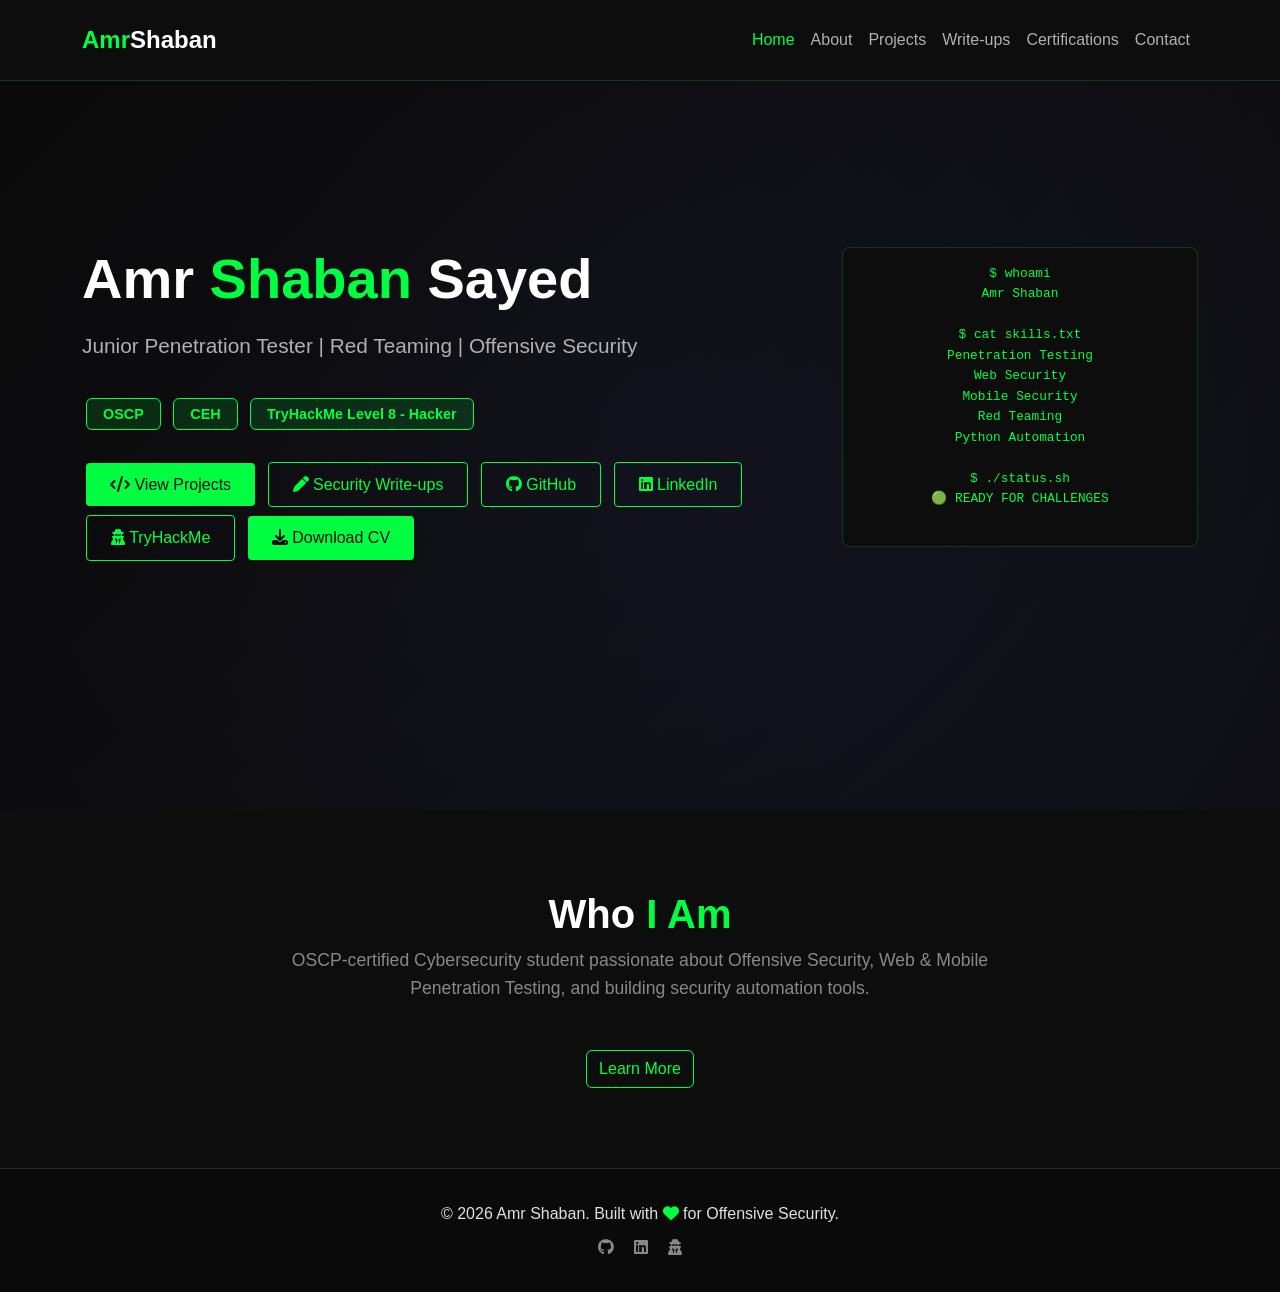
==== index.html @ f2528a47 "Create index.html" ====
<!DOCTYPE html>
<html lang="ar" dir="ltr">
<head>
    <meta charset="UTF-8">
    <meta name="viewport" content="width=device-width, initial-scale=1.0">
    <title>Amr Shaban | Junior Penetration Tester</title>
    <!-- Bootstrap -->
    <link href="https://cdn.jsdelivr.net/npm/bootstrap@5.3.0/dist/css/bootstrap.min.css" rel="stylesheet">
    <!-- Font Awesome -->
    <link rel="stylesheet" href="https://cdnjs.cloudflare.com/ajax/libs/font-awesome/6.4.0/css/all.min.css">
    <!-- Custom CSS -->
    <link rel="stylesheet" href="css/style.css">
</head>
<body>

    <!-- ===== Navigation ===== -->
    <nav class="navbar navbar-expand-lg fixed-top">
        <div class="container">
            <a class="navbar-brand" href="index.html">
                Amr<span>Shaban</span>
            </a>
            <button class="navbar-toggler" type="button" data-bs-toggle="collapse" data-bs-target="#navbarNav">
                <span class="navbar-toggler-icon"></span>
            </button>
            <div class="collapse navbar-collapse" id="navbarNav">
                <ul class="navbar-nav ms-auto">
                    <li class="nav-item"><a class="nav-link active" href="index.html">Home</a></li>
                    <li class="nav-item"><a class="nav-link" href="about.html">About</a></li>
                    <li class="nav-item"><a class="nav-link" href="projects.html">Projects</a></li>
                    <li class="nav-item"><a class="nav-link" href="writeups.html">Write-ups</a></li>
                    <li class="nav-item"><a class="nav-link" href="certifications.html">Certifications</a></li>
                    <li class="nav-item"><a class="nav-link" href="contact.html">Contact</a></li>
                </ul>
            </div>
        </div>
    </nav>

    <!-- ===== Hero Section ===== -->
    <section class="hero">
        <div class="container">
            <div class="row align-items-center">
                <div class="col-lg-8">
                    <h1>Amr <span class="highlight">Shaban</span> Sayed</h1>
                    <p class="subtitle">
                        Junior Penetration Tester | Red Teaming | Offensive Security
                    </p>
                    <div class="badge-group">
                        <span class="badge">OSCP</span>
                        <span class="badge">CEH</span>
                        <span class="badge">TryHackMe Level 8 - Hacker</span>
                    </div>
                    <div class="btn-group-custom mt-3">
                        <a href="projects.html" class="btn btn-primary-custom">
                            <i class="fas fa-code"></i> View Projects
                        </a>
                        <a href="writeups.html" class="btn btn-outline-custom">
                            <i class="fas fa-pen"></i> Security Write-ups
                        </a>
                        <a href="https://github.com/milesmaro2006-dev" target="_blank" class="btn btn-outline-custom">
                            <i class="fab fa-github"></i> GitHub
                        </a>
                        <a href="https://www.linkedin.com/in/amr-shaban-2465153a6" target="_blank" class="btn btn-outline-custom">
                            <i class="fab fa-linkedin"></i> LinkedIn
                        </a>
                        <a href="https://tryhackme.com/p/Amrshaban2006" target="_blank" class="btn btn-outline-custom">
                            <i class="fas fa-user-secret"></i> TryHackMe
                        </a>
                        <a href="assets/files/Amr-Shaban-CV.pdf" class="btn btn-primary-custom" download>
                            <i class="fas fa-download"></i> Download CV
                        </a>
                    </div>
                </div>
                <div class="col-lg-4 text-center d-none d-lg-block">
                    <div class="terminal">
                        <pre style="color:#00ff41;font-size:0.8rem;background:#0d0d0d;padding:1rem;border-radius:8px;border:1px solid #00ff4133;">
$ whoami
Amr Shaban

$ cat skills.txt
Penetration Testing
Web Security
Mobile Security
Red Teaming
Python Automation

$ ./status.sh
🟢 READY FOR CHALLENGES
                        </pre>
                    </div>
                </div>
            </div>
        </div>
    </section>

    <!-- ===== Quick Intro ===== -->
    <section class="section-dark">
        <div class="container">
            <div class="row justify-content-center">
                <div class="col-lg-8 text-center">
                    <h2 class="section-title">Who <span class="highlight">I Am</span></h2>
                    <p class="section-subtitle">
                        OSCP-certified Cybersecurity student passionate about Offensive Security,
                        Web & Mobile Penetration Testing, and building security automation tools.
                    </p>
                    <a href="about.html" class="btn btn-outline-custom">Learn More</a>
                </div>
            </div>
        </div>
    </section>

    <!-- ===== Footer ===== -->
    <footer class="footer">
        <div class="container">
            <p class="mb-0">
                &copy; 2026 Amr Shaban. Built with <i class="fas fa-heart" style="color:#00ff41;"></i> for Offensive Security.
            </p>
            <div class="mt-2">
                <a href="https://github.com/milesmaro2006-dev" target="_blank"><i class="fab fa-github"></i></a>
                <a href="https://www.linkedin.com/in/amr-shaban-2465153a6" target="_blank"><i class="fab fa-linkedin"></i></a>
                <a href="https://tryhackme.com/p/Amrshaban2006" target="_blank"><i class="fas fa-user-secret"></i></a>
            </div>
        </div>
    </footer>

    <script src="https://cdn.jsdelivr.net/npm/bootstrap@5.3.0/dist/js/bootstrap.bundle.min.js"></script>
    <script src="js/main.js"></script>
</body>
</html>
---- css/style.css ----
/* ===== General Reset ===== */
* {
    margin: 0;
    padding: 0;
    box-sizing: border-box;
}

body {
    font-family: 'Segoe UI', Tahoma, Geneva, Verdana, sans-serif;
    background-color: #0a0a0a;
    color: #e0e0e0;
    line-height: 1.6;
}

/* ===== Scrollbar ===== */
::-webkit-scrollbar {
    width: 8px;
}
::-webkit-scrollbar-track {
    background: #1a1a1a;
}
::-webkit-scrollbar-thumb {
    background: #00ff41;
    border-radius: 4px;
}

/* ===== Navigation ===== */
.navbar {
    background-color: #0d0d0d !important;
    border-bottom: 1px solid #00ff4133;
    padding: 1rem 0;
}

.navbar-brand {
    color: #00ff41 !important;
    font-weight: bold;
    font-size: 1.5rem;
}

.navbar-brand span {
    color: #ffffff;
}

.nav-link {
    color: #b0b0b0 !important;
    transition: color 0.3s ease;
    font-weight: 500;
}

.nav-link:hover {
    color: #00ff41 !important;
}

.nav-link.active {
    color: #00ff41 !important;
}

/* ===== Hero Section ===== */
.hero {
    min-height: 90vh;
    display: flex;
    align-items: center;
    background: linear-gradient(135deg, #0a0a0a 0%, #1a1a2e 100%);
    position: relative;
    overflow: hidden;
}

.hero::before {
    content: '';
    position: absolute;
    top: -50%;
    left: -50%;
    width: 200%;
    height: 200%;
    background: radial-gradient(circle at center, transparent 0%, #0a0a0a 70%);
    z-index: 0;
}

.hero .container {
    position: relative;
    z-index: 1;
}

.hero h1 {
    font-size: 3.5rem;
    font-weight: 700;
    color: #ffffff;
}

.hero h1 .highlight {
    color: #00ff41;
}

.hero .subtitle {
    font-size: 1.3rem;
    color: #b0b0b0;
    margin: 1rem 0 2rem;
}

.hero .badge-group {
    margin: 1.5rem 0;
}

.hero .badge-group .badge {
    background-color: #00ff4122;
    color: #00ff41;
    border: 1px solid #00ff41;
    padding: 0.5rem 1rem;
    margin: 0.25rem;
    font-size: 0.9rem;
}

.hero .btn-group-custom .btn {
    margin: 0.25rem;
    padding: 0.6rem 1.5rem;
    border-radius: 4px;
    font-weight: 500;
    transition: all 0.3s ease;
}

.btn-primary-custom {
    background-color: #00ff41;
    color: #0a0a0a;
    border: none;
}

.btn-primary-custom:hover {
    background-color: #00cc33;
    color: #0a0a0a;
    transform: translateY(-2px);
    box-shadow: 0 0 20px #00ff4166;
}

.btn-outline-custom {
    background-color: transparent;
    color: #00ff41;
    border: 1px solid #00ff41;
}

.btn-outline-custom:hover {
    background-color: #00ff41;
    color: #0a0a0a;
    transform: translateY(-2px);
}

/* ===== Sections ===== */
.section-title {
    font-size: 2.5rem;
    font-weight: 700;
    color: #ffffff;
    margin-bottom: 0.5rem;
}

.section-title .highlight {
    color: #00ff41;
}

.section-subtitle {
    color: #888888;
    font-size: 1.1rem;
    margin-bottom: 3rem;
}

.section-dark {
    background-color: #0d0d0d;
    padding: 5rem 0;
}

.section-darker {
    background-color: #0a0a0a;
    padding: 5rem 0;
}

/* ===== Cards ===== */
.card-custom {
    background-color: #141414;
    border: 1px solid #2a2a2a;
    border-radius: 8px;
    padding: 1.5rem;
    transition: all 0.3s ease;
    height: 100%;
}

.card-custom:hover {
    transform: translateY(-5px);
    border-color: #00ff41;
    box-shadow: 0 0 30px #00ff4111;
}

.card-custom .card-icon {
    font-size: 2.5rem;
    margin-bottom: 1rem;
}

.card-custom h5 {
    color: #ffffff;
    font-weight: 600;
}

.card-custom p {
    color: #b0b0b0;
    font-size: 0.95rem;
}

.card-custom .tech-tag {
    display: inline-block;
    background-color: #1a1a2e;
    color: #00ff41;
    padding: 0.2rem 0.8rem;
    border-radius: 20px;
    font-size: 0.75rem;
    margin: 0.2rem 0.1rem;
}

/* ===== Project Cards ===== */
.project-card {
    background-color: #141414;
    border: 1px solid #2a2a2a;
    border-radius: 8px;
    overflow: hidden;
    transition: all 0.3s ease;
    height: 100%;
}

.project-card:hover {
    transform: translateY(-5px);
    border-color: #00ff41;
    box-shadow: 0 0 30px #00ff4111;
}

.project-card .card-body {
    padding: 1.5rem;
}

.project-card .card-body h5 {
    color: #ffffff;
    font-weight: 600;
}

.project-card .card-body p {
    color: #b0b0b0;
    font-size: 0.95rem;
}

.project-card .card-body .tech-tag {
    display: inline-block;
    background-color: #1a1a2e;
    color: #00ff41;
    padding: 0.2rem 0.8rem;
    border-radius: 20px;
    font-size: 0.75rem;
    margin: 0.2rem 0.1rem;
}

/* ===== Certifications ===== */
.cert-card {
    background-color: #141414;
    border: 1px solid #2a2a2a;
    border-radius: 8px;
    padding: 1.5rem;
    text-align: center;
    transition: all 0.3s ease;
    height: 100%;
}

.cert-card:hover {
    border-color: #00ff41;
    transform: translateY(-3px);
}

.cert-card .cert-icon {
    font-size: 2.5rem;
    margin-bottom: 0.5rem;
}

.cert-card h6 {
    color: #ffffff;
    font-weight: 600;
}

.cert-card .cert-date {
    color: #888888;
    font-size: 0.8rem;
}

/* ===== Skills ===== */
.skill-category {
    background-color: #141414;
    border: 1px solid #2a2a2a;
    border-radius: 8px;
    padding: 1.5rem;
    height: 100%;
}

.skill-category h6 {
    color: #00ff41;
    font-weight: 600;
    margin-bottom: 1rem;
}

.skill-category .skill-tag {
    display: inline-block;
    background-color: #1a1a2e;
    color: #e0e0e0;
    padding: 0.3rem 1rem;
    border-radius: 20px;
    font-size: 0.85rem;
    margin: 0.2rem;
}

/* ===== Footer ===== */
.footer {
    background-color: #0a0a0a;
    border-top: 1px solid #2a2a2a;
    padding: 2rem 0;
    text-align: center;
}

.footer a {
    color: #888888;
    transition: color 0.3s ease;
    margin: 0 0.5rem;
}

.footer a:hover {
    color: #00ff41;
}

/* ===== Responsive ===== */
@media (max-width: 768px) {
    .hero h1 {
        font-size: 2.2rem;
    }
    .hero .subtitle {
        font-size: 1rem;
    }
    .section-title {
        font-size: 2rem;
    }
    .hero {
        min-height: 70vh;
    }
}
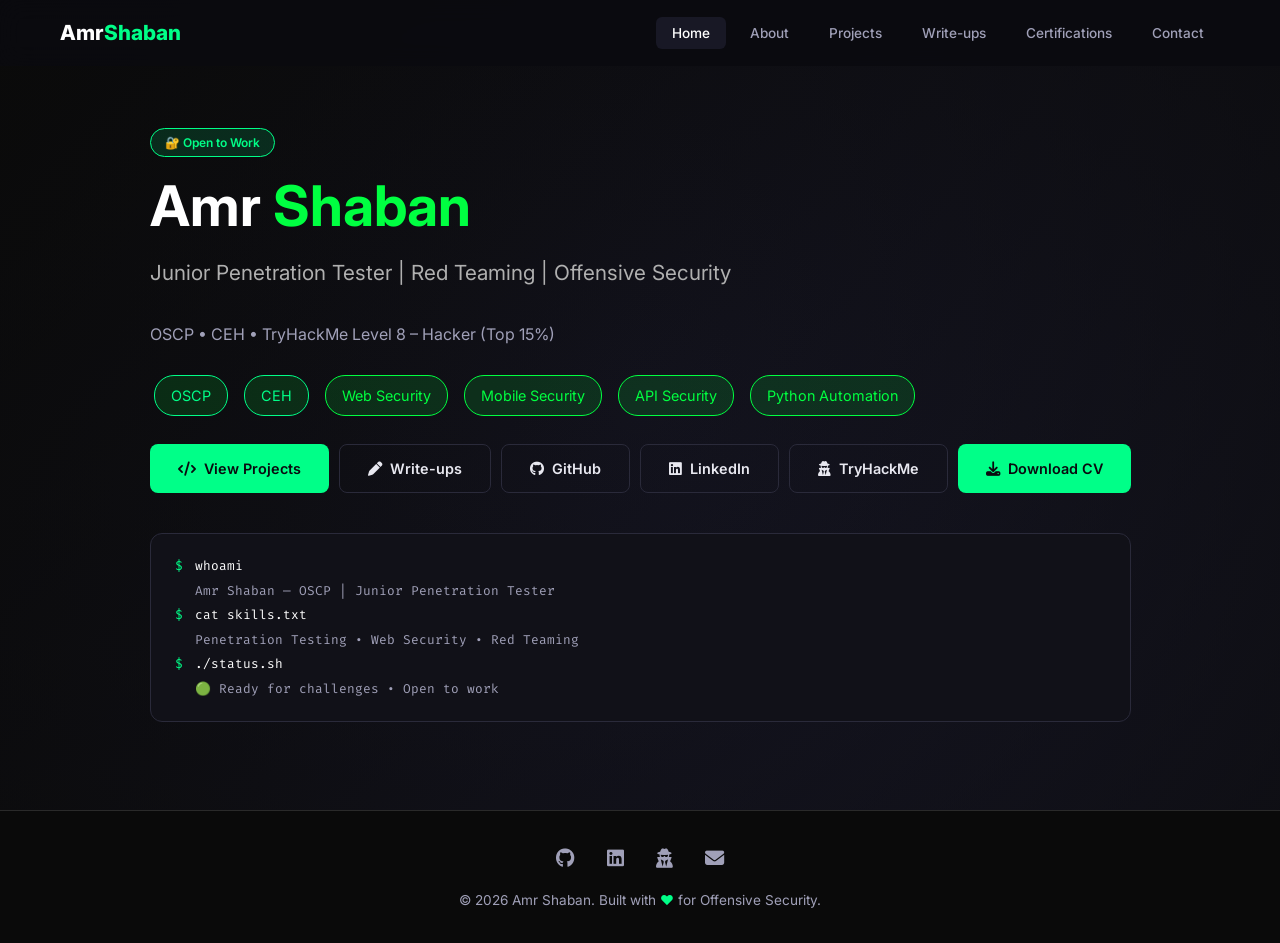
==== commit fdb7d98d: "Refactor index.html for improved structure and content Updated the HTML structure and content, inclu" ====
--- a/index.html
+++ b/index.html
@@ -1,108 +1,68 @@
 <!DOCTYPE html>
-<html lang="ar" dir="ltr">
+<html lang="en">
 <head>
     <meta charset="UTF-8">
     <meta name="viewport" content="width=device-width, initial-scale=1.0">
     <title>Amr Shaban | Junior Penetration Tester</title>
-    <!-- Bootstrap -->
-    <link href="https://cdn.jsdelivr.net/npm/bootstrap@5.3.0/dist/css/bootstrap.min.css" rel="stylesheet">
-    <!-- Font Awesome -->
+    <meta name="description" content="OSCP-certified Junior Penetration Tester specializing in Web Security, Red Teaming, and Security Automation.">
+    <link rel="stylesheet" href="css/style.css">
     <link rel="stylesheet" href="https://cdnjs.cloudflare.com/ajax/libs/font-awesome/6.4.0/css/all.min.css">
-    <!-- Custom CSS -->
-    <link rel="stylesheet" href="css/style.css">
 </head>
 <body>
 
     <!-- ===== Navigation ===== -->
-    <nav class="navbar navbar-expand-lg fixed-top">
+    <nav class="navbar" id="navbar">
         <div class="container">
-            <a class="navbar-brand" href="index.html">
-                Amr<span>Shaban</span>
-            </a>
-            <button class="navbar-toggler" type="button" data-bs-toggle="collapse" data-bs-target="#navbarNav">
-                <span class="navbar-toggler-icon"></span>
+            <a href="index.html" class="logo">Amr<span>Shaban</span></a>
+            <ul class="nav-links" id="navLinks">
+                <li><a href="index.html" class="active">Home</a></li>
+                <li><a href="about.html">About</a></li>
+                <li><a href="projects.html">Projects</a></li>
+                <li><a href="writeups.html">Write-ups</a></li>
+                <li><a href="certifications.html">Certifications</a></li>
+                <li><a href="contact.html">Contact</a></li>
+            </ul>
+            <button class="hamburger" id="hamburger" aria-label="Toggle menu">
+                <span></span><span></span><span></span>
             </button>
-            <div class="collapse navbar-collapse" id="navbarNav">
-                <ul class="navbar-nav ms-auto">
-                    <li class="nav-item"><a class="nav-link active" href="index.html">Home</a></li>
-                    <li class="nav-item"><a class="nav-link" href="about.html">About</a></li>
-                    <li class="nav-item"><a class="nav-link" href="projects.html">Projects</a></li>
-                    <li class="nav-item"><a class="nav-link" href="writeups.html">Write-ups</a></li>
-                    <li class="nav-item"><a class="nav-link" href="certifications.html">Certifications</a></li>
-                    <li class="nav-item"><a class="nav-link" href="contact.html">Contact</a></li>
-                </ul>
-            </div>
         </div>
     </nav>
 
     <!-- ===== Hero Section ===== -->
     <section class="hero">
         <div class="container">
-            <div class="row align-items-center">
-                <div class="col-lg-8">
-                    <h1>Amr <span class="highlight">Shaban</span> Sayed</h1>
-                    <p class="subtitle">
-                        Junior Penetration Tester | Red Teaming | Offensive Security
-                    </p>
-                    <div class="badge-group">
-                        <span class="badge">OSCP</span>
-                        <span class="badge">CEH</span>
-                        <span class="badge">TryHackMe Level 8 - Hacker</span>
-                    </div>
-                    <div class="btn-group-custom mt-3">
-                        <a href="projects.html" class="btn btn-primary-custom">
-                            <i class="fas fa-code"></i> View Projects
-                        </a>
-                        <a href="writeups.html" class="btn btn-outline-custom">
-                            <i class="fas fa-pen"></i> Security Write-ups
-                        </a>
-                        <a href="https://github.com/milesmaro2006-dev" target="_blank" class="btn btn-outline-custom">
-                            <i class="fab fa-github"></i> GitHub
-                        </a>
-                        <a href="https://www.linkedin.com/in/amr-shaban-2465153a6" target="_blank" class="btn btn-outline-custom">
-                            <i class="fab fa-linkedin"></i> LinkedIn
-                        </a>
-                        <a href="https://tryhackme.com/p/Amrshaban2006" target="_blank" class="btn btn-outline-custom">
-                            <i class="fas fa-user-secret"></i> TryHackMe
-                        </a>
-                        <a href="assets/files/Amr-Shaban-CV.pdf" class="btn btn-primary-custom" download>
-                            <i class="fas fa-download"></i> Download CV
-                        </a>
-                    </div>
+            <div class="hero-content">
+                <div class="hero-badge fade-up">🔐 Open to Work</div>
+                <h1 class="fade-up delay-1">Amr <span class="highlight">Shaban</span></h1>
+                <p class="subtitle fade-up delay-2">Junior Penetration Tester | Red Teaming | Offensive Security</p>
+                <p class="subtitle-2 fade-up delay-2">OSCP • CEH • TryHackMe Level 8 – Hacker (Top 15%)</p>
+
+                <div class="badge-group fade-up delay-3">
+                    <span class="badge highlight">OSCP</span>
+                    <span class="badge highlight">CEH</span>
+                    <span class="badge">Web Security</span>
+                    <span class="badge">Mobile Security</span>
+                    <span class="badge">API Security</span>
+                    <span class="badge">Python Automation</span>
                 </div>
-                <div class="col-lg-4 text-center d-none d-lg-block">
-                    <div class="terminal">
-                        <pre style="color:#00ff41;font-size:0.8rem;background:#0d0d0d;padding:1rem;border-radius:8px;border:1px solid #00ff4133;">
-$ whoami
-Amr Shaban
 
-$ cat skills.txt
-Penetration Testing
-Web Security
-Mobile Security
-Red Teaming
-Python Automation
+                <div class="btn-group fade-up delay-4">
+                    <a href="projects.html" class="btn-primary"><i class="fas fa-code"></i> View Projects</a>
+                    <a href="writeups.html" class="btn-outline"><i class="fas fa-pen"></i> Write-ups</a>
+                    <a href="https://github.com/milesmaro2006-dev" target="_blank" class="btn-outline"><i class="fab fa-github"></i> GitHub</a>
+                    <a href="https://www.linkedin.com/in/amr-shaban-2465153a6" target="_blank" class="btn-outline"><i class="fab fa-linkedin"></i> LinkedIn</a>
+                    <a href="https://tryhackme.com/p/Amrshaban2006" target="_blank" class="btn-outline"><i class="fas fa-user-secret"></i> TryHackMe</a>
+                    <a href="assets/files/Amr-Shaban-CV.pdf" download class="btn-primary"><i class="fas fa-download"></i> Download CV</a>
+                </div>
 
-$ ./status.sh
-🟢 READY FOR CHALLENGES
-                        </pre>
-                    </div>
-                </div>
-            </div>
-        </div>
-    </section>
-
-    <!-- ===== Quick Intro ===== -->
-    <section class="section-dark">
-        <div class="container">
-            <div class="row justify-content-center">
-                <div class="col-lg-8 text-center">
-                    <h2 class="section-title">Who <span class="highlight">I Am</span></h2>
-                    <p class="section-subtitle">
-                        OSCP-certified Cybersecurity student passionate about Offensive Security,
-                        Web & Mobile Penetration Testing, and building security automation tools.
-                    </p>
-                    <a href="about.html" class="btn btn-outline-custom">Learn More</a>
+                <!-- Terminal -->
+                <div class="terminal fade-up delay-4">
+                    <div class="line"><span class="prompt">$</span><span class="cmd"> whoami</span></div>
+                    <div class="line"><span class="output">Amr Shaban — OSCP | Junior Penetration Tester</span></div>
+                    <div class="line"><span class="prompt">$</span><span class="cmd"> cat skills.txt</span></div>
+                    <div class="line"><span class="output">Penetration Testing • Web Security • Red Teaming</span></div>
+                    <div class="line"><span class="prompt">$</span><span class="cmd"> ./status.sh</span></div>
+                    <div class="line"><span class="output">🟢 Ready for challenges • Open to work</span></div>
                 </div>
             </div>
         </div>
@@ -111,18 +71,16 @@
     <!-- ===== Footer ===== -->
     <footer class="footer">
         <div class="container">
-            <p class="mb-0">
-                &copy; 2026 Amr Shaban. Built with <i class="fas fa-heart" style="color:#00ff41;"></i> for Offensive Security.
-            </p>
-            <div class="mt-2">
+            <div class="social-links">
                 <a href="https://github.com/milesmaro2006-dev" target="_blank"><i class="fab fa-github"></i></a>
                 <a href="https://www.linkedin.com/in/amr-shaban-2465153a6" target="_blank"><i class="fab fa-linkedin"></i></a>
                 <a href="https://tryhackme.com/p/Amrshaban2006" target="_blank"><i class="fas fa-user-secret"></i></a>
+                <a href="mailto:[your-email]"><i class="fas fa-envelope"></i></a>
             </div>
+            <p>&copy; 2026 Amr Shaban. Built with <span class="heart">❤</span> for Offensive Security.</p>
         </div>
     </footer>
 
-    <script src="https://cdn.jsdelivr.net/npm/bootstrap@5.3.0/dist/js/bootstrap.bundle.min.js"></script>
     <script src="js/main.js"></script>
 </body>
-</html>
+                    </html>
--- a/css/style.css
+++ b/css/style.css
@@ -1,40 +1,679 @@
-/* ===== General Reset ===== */
+/* ===== Google Fonts ===== */
+@import url('https://fonts.googleapis.com/css2?family=Inter:wght@400;500;600;700;800&family=Fira+Code:wght@400;600&display=swap');
+
+/* ===== Root Variables ===== */
+:root {
+    --bg-primary: #0a0a0f;
+    --bg-secondary: #111118;
+    --bg-card: #181825;
+    --bg-card-hover: #1f1f35;
+    --text-primary: #e8e8f0;
+    --text-secondary: #a0a0b8;
+    --accent: #00ff88;
+    --accent-dim: #00ff8822;
+    --accent-glow: 0 0 40px #00ff8844;
+    --border: #2a2a3a;
+    --radius: 12px;
+    --transition: 0.3s cubic-bezier(0.4, 0, 0.2, 1);
+}
+
+/* ===== Reset ===== */
 * {
     margin: 0;
     padding: 0;
     box-sizing: border-box;
 }
 
+html {
+    scroll-behavior: smooth;
+}
+
 body {
-    font-family: 'Segoe UI', Tahoma, Geneva, Verdana, sans-serif;
-    background-color: #0a0a0a;
-    color: #e0e0e0;
+    font-family: 'Inter', -apple-system, BlinkMacSystemFont, sans-serif;
+    background-color: var(--bg-primary);
+    color: var(--text-primary);
     line-height: 1.6;
+    overflow-x: hidden;
 }
 
 /* ===== Scrollbar ===== */
-::-webkit-scrollbar {
-    width: 8px;
-}
-::-webkit-scrollbar-track {
-    background: #1a1a1a;
-}
-::-webkit-scrollbar-thumb {
-    background: #00ff41;
-    border-radius: 4px;
+::-webkit-scrollbar { width: 6px; }
+::-webkit-scrollbar-track { background: var(--bg-secondary); }
+::-webkit-scrollbar-thumb { background: var(--accent); border-radius: 3px; }
+
+/* ===== Container ===== */
+.container {
+    max-width: 1200px;
+    margin: 0 auto;
+    padding: 0 20px;
+}
+
+/* ===== Typography ===== */
+h1, h2, h3, h4, h5, h6 {
+    font-weight: 700;
+    line-height: 1.2;
+}
+
+a {
+    color: var(--accent);
+    text-decoration: none;
+    transition: var(--transition);
+}
+
+a:hover {
+    color: #fff;
+}
+
+/* ===== Section Common ===== */
+.section {
+    padding: 80px 0;
+}
+
+.section-label {
+    font-size: 0.75rem;
+    font-weight: 600;
+    text-transform: uppercase;
+    letter-spacing: 2px;
+    color: var(--accent);
+    margin-bottom: 8px;
+}
+
+.section-title {
+    font-size: 2.5rem;
+    font-weight: 800;
+    margin-bottom: 12px;
+}
+
+.section-title .highlight {
+    color: var(--accent);
+}
+
+.section-subtitle {
+    font-size: 1.1rem;
+    color: var(--text-secondary);
+    max-width: 600px;
+}
+
+/* ===== Buttons ===== */
+.btn-primary {
+    display: inline-flex;
+    align-items: center;
+    gap: 8px;
+    background: var(--accent);
+    color: #0a0a0f;
+    padding: 12px 28px;
+    border-radius: 8px;
+    font-weight: 600;
+    font-size: 0.9rem;
+    transition: var(--transition);
+    border: none;
+    cursor: pointer;
+}
+
+.btn-primary:hover {
+    transform: translateY(-2px);
+    box-shadow: var(--accent-glow);
+    color: #0a0a0f;
+}
+
+.btn-outline {
+    display: inline-flex;
+    align-items: center;
+    gap: 8px;
+    background: transparent;
+    color: var(--text-primary);
+    padding: 12px 28px;
+    border-radius: 8px;
+    font-weight: 600;
+    font-size: 0.9rem;
+    border: 1px solid var(--border);
+    transition: var(--transition);
+    cursor: pointer;
+}
+
+.btn-outline:hover {
+    border-color: var(--accent);
+    color: var(--accent);
+    transform: translateY(-2px);
+}
+
+.btn-sm {
+    padding: 8px 18px;
+    font-size: 0.8rem;
 }
 
 /* ===== Navigation ===== */
 .navbar {
-    background-color: #0d0d0d !important;
-    border-bottom: 1px solid #00ff4133;
-    padding: 1rem 0;
-}
-
-.navbar-brand {
-    color: #00ff41 !important;
-    font-weight: bold;
+    position: fixed;
+    top: 0;
+    left: 0;
+    right: 0;
+    z-index: 1000;
+    padding: 16px 0;
+    background: rgba(10, 10, 15, 0.8);
+    backdrop-filter: blur(12px);
+    border-bottom: 1px solid transparent;
+    transition: var(--transition);
+}
+
+.navbar.scrolled {
+    border-bottom-color: var(--border);
+}
+
+.navbar .container {
+    display: flex;
+    justify-content: space-between;
+    align-items: center;
+}
+
+.navbar .logo {
+    font-size: 1.3rem;
+    font-weight: 800;
+    color: #fff;
+}
+
+.navbar .logo span {
+    color: var(--accent);
+}
+
+.navbar .nav-links {
+    display: flex;
+    gap: 8px;
+    list-style: none;
+}
+
+.navbar .nav-links a {
+    color: var(--text-secondary);
+    padding: 8px 16px;
+    border-radius: 6px;
+    font-size: 0.85rem;
+    font-weight: 500;
+    transition: var(--transition);
+}
+
+.navbar .nav-links a:hover,
+.navbar .nav-links a.active {
+    color: #fff;
+    background: var(--bg-card);
+}
+
+/* Mobile Menu */
+.navbar .hamburger {
+    display: none;
+    flex-direction: column;
+    gap: 5px;
+    cursor: pointer;
+    background: none;
+    border: none;
+    padding: 4px;
+}
+
+.navbar .hamburger span {
+    width: 25px;
+    height: 2px;
+    background: #fff;
+    border-radius: 2px;
+    transition: var(--transition);
+}
+
+@media (max-width: 768px) {
+    .navbar .nav-links {
+        display: none;
+        flex-direction: column;
+        position: absolute;
+        top: 100%;
+        left: 0;
+        right: 0;
+        background: var(--bg-primary);
+        padding: 20px;
+        border-bottom: 1px solid var(--border);
+    }
+    .navbar .nav-links.open { display: flex; }
+    .navbar .hamburger { display: flex; }
+}
+
+/* ===== Hero Section ===== */
+.hero {
+    min-height: 100vh;
+    display: flex;
+    align-items: center;
+    padding: 100px 0 60px;
+    position: relative;
+    overflow: hidden;
+}
+
+.hero::before {
+    content: '';
+    position: absolute;
+    top: -50%;
+    right: -30%;
+    width: 600px;
+    height: 600px;
+    background: radial-gradient(circle, var(--accent-dim) 0%, transparent 70%);
+    pointer-events: none;
+}
+
+.hero .hero-content {
+    position: relative;
+    z-index: 1;
+}
+
+.hero .hero-badge {
+    display: inline-block;
+    background: var(--accent-dim);
+    color: var(--accent);
+    padding: 4px 14px;
+    border-radius: 20px;
+    font-size: 0.75rem;
+    font-weight: 600;
+    margin-bottom: 16px;
+    border: 1px solid var(--accent);
+}
+
+.hero h1 {
+    font-size: 3.5rem;
+    font-weight: 800;
+    margin-bottom: 8px;
+}
+
+.hero h1 .highlight {
+    color: var(--accent);
+}
+
+.hero .subtitle {
+    font-size: 1.2rem;
+    color: var(--text-secondary);
+    margin-bottom: 8px;
+}
+
+.hero .subtitle-2 {
+    font-size: 1rem;
+    color: var(--text-secondary);
+    margin-bottom: 24px;
+}
+
+.hero .badge-group {
+    display: flex;
+    flex-wrap: wrap;
+    gap: 8px;
+    margin-bottom: 28px;
+}
+
+.hero .badge-group .badge {
+    background: var(--bg-card);
+    color: var(--text-secondary);
+    padding: 6px 16px;
+    border-radius: 20px;
+    font-size: 0.8rem;
+    border: 1px solid var(--border);
+}
+
+.hero .badge-group .badge.highlight {
+    border-color: var(--accent);
+    color: var(--accent);
+}
+
+.hero .btn-group {
+    display: flex;
+    flex-wrap: wrap;
+    gap: 10px;
+}
+
+/* Hero Terminal */
+.hero .terminal {
+    background: var(--bg-secondary);
+    border: 1px solid var(--border);
+    border-radius: var(--radius);
+    padding: 20px 24px;
+    font-family: 'Fira Code', monospace;
+    font-size: 0.8rem;
+    color: var(--text-secondary);
+    position: relative;
+    z-index: 1;
+    margin-top: 40px;
+}
+
+.hero .terminal .line {
+    display: flex;
+    gap: 12px;
+    padding: 2px 0;
+}
+
+.hero .terminal .prompt {
+    color: var(--accent);
+}
+
+.hero .terminal .cmd {
+    color: #fff;
+}
+
+.hero .terminal .output {
+    color: var(--text-secondary);
+    padding-left: 20px;
+}
+
+@media (max-width: 768px) {
+    .hero h1 { font-size: 2.2rem; }
+    .hero .subtitle { font-size: 1rem; }
+    .hero .btn-group .btn-primary,
+    .hero .btn-group .btn-outline {
+        width: 100%;
+        justify-content: center;
+    }
+}
+
+/* ===== About Section ===== */
+.about-grid {
+    display: grid;
+    grid-template-columns: 1fr 1fr;
+    gap: 60px;
+    align-items: start;
+}
+
+.about-text p {
+    color: var(--text-secondary);
+    margin-bottom: 16px;
+    font-size: 1.05rem;
+}
+
+.about-stats {
+    display: grid;
+    grid-template-columns: 1fr 1fr;
+    gap: 16px;
+}
+
+.about-stats .stat-card {
+    background: var(--bg-card);
+    border: 1px solid var(--border);
+    border-radius: var(--radius);
+    padding: 20px;
+    text-align: center;
+}
+
+.about-stats .stat-card .number {
+    font-size: 1.8rem;
+    font-weight: 800;
+    color: var(--accent);
+}
+
+.about-stats .stat-card .label {
+    font-size: 0.8rem;
+    color: var(--text-secondary);
+}
+
+@media (max-width: 768px) {
+    .about-grid { grid-template-columns: 1fr; gap: 40px; }
+}
+
+/* ===== Skills Section ===== */
+.skills-grid {
+    display: grid;
+    grid-template-columns: repeat(auto-fit, minmax(220px, 1fr));
+    gap: 20px;
+}
+
+.skill-card {
+    background: var(--bg-card);
+    border: 1px solid var(--border);
+    border-radius: var(--radius);
+    padding: 24px;
+    transition: var(--transition);
+}
+
+.skill-card:hover {
+    border-color: var(--accent);
+    transform: translateY(-4px);
+}
+
+.skill-card .skill-icon {
+    font-size: 1.8rem;
+    margin-bottom: 12px;
+}
+
+.skill-card h5 {
+    font-size: 0.95rem;
+    margin-bottom: 8px;
+}
+
+.skill-card .skill-tags {
+    display: flex;
+    flex-wrap: wrap;
+    gap: 6px;
+}
+
+.skill-card .skill-tags span {
+    background: var(--bg-primary);
+    color: var(--text-secondary);
+    padding: 2px 12px;
+    border-radius: 12px;
+    font-size: 0.7rem;
+    border: 1px solid var(--border);
+}
+
+/* ===== Projects Section ===== */
+.projects-grid {
+    display: grid;
+    grid-template-columns: repeat(auto-fit, minmax(300px, 1fr));
+    gap: 24px;
+}
+
+.project-card {
+    background: var(--bg-card);
+    border: 1px solid var(--border);
+    border-radius: var(--radius);
+    padding: 28px;
+    transition: var(--transition);
+}
+
+.project-card:hover {
+    border-color: var(--accent);
+    transform: translateY(-6px);
+    box-shadow: var(--accent-glow);
+}
+
+.project-card .project-icon {
+    font-size: 2.2rem;
+    margin-bottom: 12px;
+}
+
+.project-card h4 {
+    font-size: 1.1rem;
+    margin-bottom: 8px;
+}
+
+.project-card p {
+    color: var(--text-secondary);
+    font-size: 0.9rem;
+    margin-bottom: 16px;
+}
+
+.project-card .tech-tags {
+    display: flex;
+    flex-wrap: wrap;
+    gap: 6px;
+    margin-bottom: 16px;
+}
+
+.project-card .tech-tags span {
+    background: var(--bg-primary);
+    color: var(--text-secondary);
+    padding: 2px 12px;
+    border-radius: 12px;
+    font-size: 0.7rem;
+    border: 1px solid var(--border);
+}
+
+.project-card .project-links {
+    display: flex;
+    gap: 10px;
+}
+
+/* ===== Write-ups Section ===== */
+.writeups-grid {
+    display: grid;
+    grid-template-columns: repeat(auto-fit, minmax(280px, 1fr));
+    gap: 24px;
+}
+
+.writeup-card {
+    background: var(--bg-card);
+    border: 1px solid var(--border);
+    border-radius: var(--radius);
+    padding: 24px;
+    transition: var(--transition);
+}
+
+.writeup-card:hover {
+    border-color: var(--accent);
+    transform: translateY(-4px);
+}
+
+.writeup-card .writeup-icon {
+    font-size: 1.8rem;
+    margin-bottom: 8px;
+}
+
+.writeup-card h5 {
+    font-size: 1rem;
+    margin-bottom: 4px;
+}
+
+.writeup-card .writeup-meta {
+    color: var(--text-secondary);
+    font-size: 0.75rem;
+    margin-bottom: 8px;
+}
+
+.writeup-card p {
+    color: var(--text-secondary);
+    font-size: 0.85rem;
+    margin-bottom: 12px;
+}
+
+/* ===== Certifications Section ===== */
+.certs-grid {
+    display: grid;
+    grid-template-columns: repeat(auto-fit, minmax(180px, 1fr));
+    gap: 16px;
+}
+
+.cert-card {
+    background: var(--bg-card);
+    border: 1px solid var(--border);
+    border-radius: var(--radius);
+    padding: 20px;
+    text-align: center;
+    transition: var(--transition);
+}
+
+.cert-card:hover {
+    border-color: var(--accent);
+    transform: translateY(-3px);
+}
+
+.cert-card .cert-icon {
+    font-size: 2rem;
+    margin-bottom: 6px;
+}
+
+.cert-card h6 {
+    font-size: 0.85rem;
+    margin-bottom: 2px;
+}
+
+.cert-card .cert-org {
+    font-size: 0.7rem;
+    color: var(--text-secondary);
+}
+
+/* ===== Contact Section ===== */
+.contact-grid {
+    display: grid;
+    grid-template-columns: 1fr 1fr;
+    gap: 40px;
+}
+
+.contact-item {
+    display: flex;
+    align-items: center;
+    gap: 16px;
+    padding: 16px;
+    background: var(--bg-card);
+    border: 1px solid var(--border);
+    border-radius: var(--radius);
+    transition: var(--transition);
+}
+
+.contact-item:hover {
+    border-color: var(--accent);
+}
+
+.contact-item .contact-icon {
     font-size: 1.5rem;
+}
+
+.contact-item .contact-text {
+    font-size: 0.9rem;
+}
+
+.contact-item .contact-text .label {
+    color: var(--text-secondary);
+    font-size: 0.75rem;
+}
+
+@media (max-width: 768px) {
+    .contact-grid { grid-template-columns: 1fr; }
+}
+
+/* ===== Footer ===== */
+.footer {
+    background: var(--bg-secondary);
+    border-top: 1px solid var(--border);
+    padding: 40px 0;
+    text-align: center;
+}
+
+.footer .social-links {
+    display: flex;
+    justify-content: center;
+    gap: 16px;
+    margin-bottom: 16px;
+}
+
+.footer .social-links a {
+    color: var(--text-secondary);
+    font-size: 1.2rem;
+    transition: var(--transition);
+}
+
+.footer .social-links a:hover {
+    color: var(--accent);
+    transform: translateY(-2px);
+}
+
+.footer p {
+    color: var(--text-secondary);
+    font-size: 0.85rem;
+}
+
+.footer p .heart {
+    color: var(--accent);
+}
+
+/* ===== Animations ===== */
+@keyframes fadeUp {
+    from { opacity: 0; transform: translateY(30px); }
+    to { opacity: 1; transform: translateY(0); }
+}
+
+.fade-up {
+    animation: fadeUp 0.6s ease forwards;
+}
+
+.delay-1 { animation-delay: 0.1s; }
+.delay-2 { animation-delay: 0.2s; }
+.delay-3 { animation-delay: 0.3s; }
+.delay-4 { animation-delay: 0.4s; }    font-size: 1.5rem;
 }
 
 .navbar-brand span {
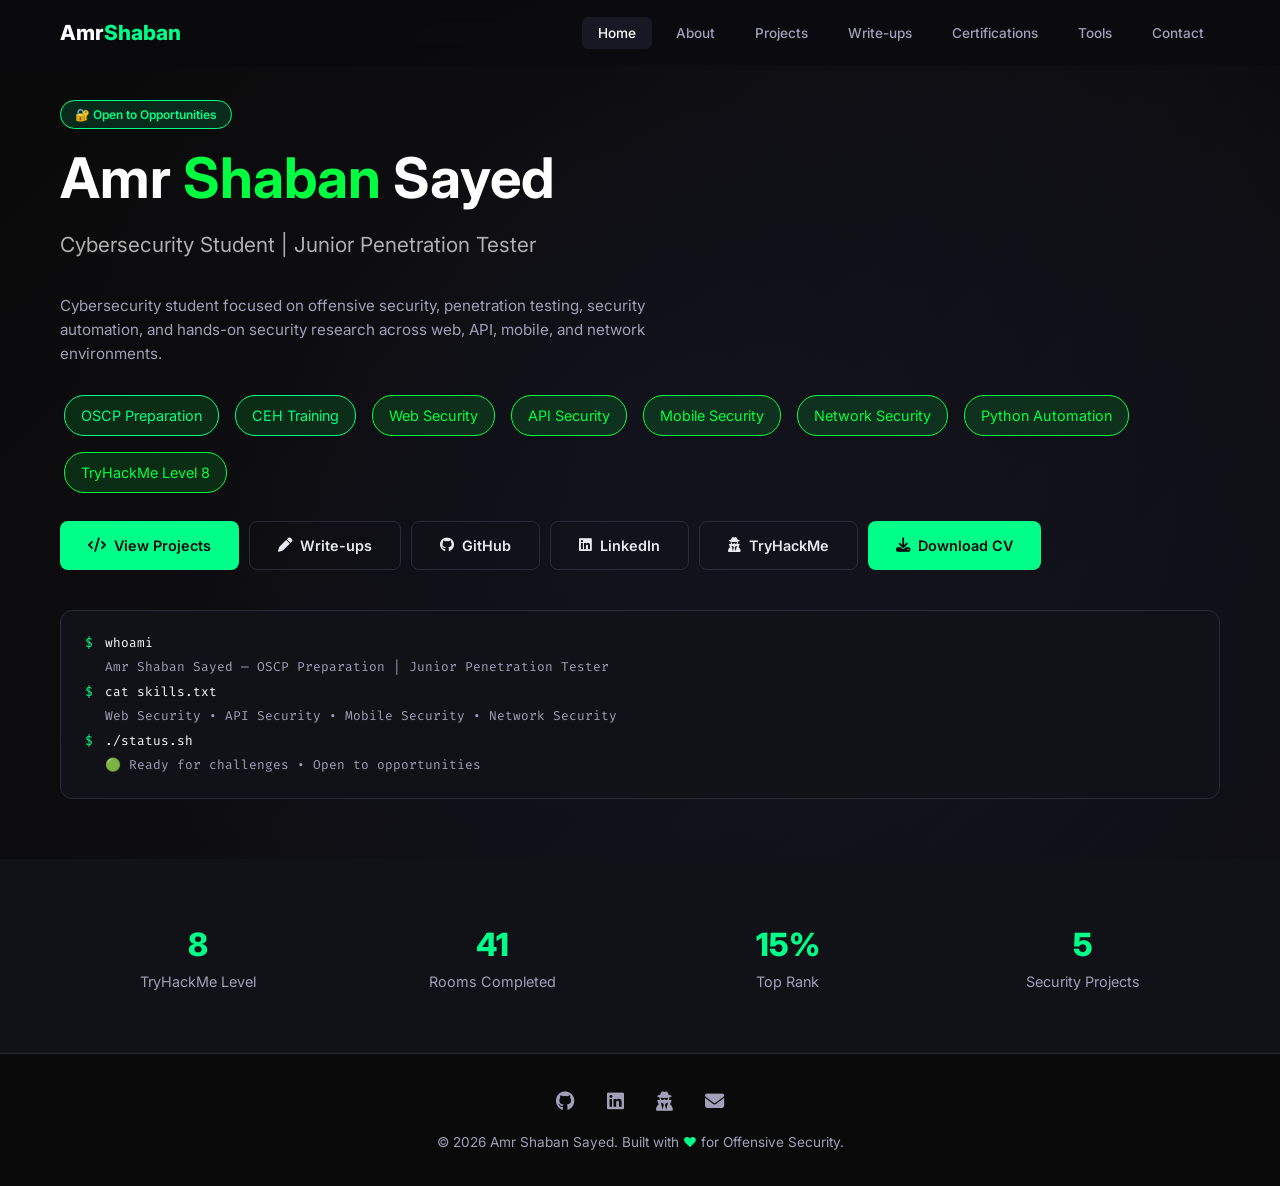
==== commit ce49d1d7: "Revise personal information and skills in index.html Updated title and meta description to reflect c" ====
--- a/index.html
+++ b/index.html
@@ -3,8 +3,8 @@
 <head>
     <meta charset="UTF-8">
     <meta name="viewport" content="width=device-width, initial-scale=1.0">
-    <title>Amr Shaban | Junior Penetration Tester</title>
-    <meta name="description" content="OSCP-certified Junior Penetration Tester specializing in Web Security, Red Teaming, and Security Automation.">
+    <title>Amr Shaban Sayed | Cybersecurity Student | Junior Penetration Tester</title>
+    <meta name="description" content="Cybersecurity student focused on offensive security, penetration testing, security automation, and hands-on security research across web, API, mobile, and network environments.">
     <link rel="stylesheet" href="css/style.css">
     <link rel="stylesheet" href="https://cdnjs.cloudflare.com/ajax/libs/font-awesome/6.4.0/css/all.min.css">
 </head>
@@ -20,6 +20,7 @@
                 <li><a href="projects.html">Projects</a></li>
                 <li><a href="writeups.html">Write-ups</a></li>
                 <li><a href="certifications.html">Certifications</a></li>
+                <li><a href="tools.html">Tools</a></li>
                 <li><a href="contact.html">Contact</a></li>
             </ul>
             <button class="hamburger" id="hamburger" aria-label="Toggle menu">
@@ -32,18 +33,23 @@
     <section class="hero">
         <div class="container">
             <div class="hero-content">
-                <div class="hero-badge fade-up">🔐 Open to Work</div>
-                <h1 class="fade-up delay-1">Amr <span class="highlight">Shaban</span></h1>
-                <p class="subtitle fade-up delay-2">Junior Penetration Tester | Red Teaming | Offensive Security</p>
-                <p class="subtitle-2 fade-up delay-2">OSCP • CEH • TryHackMe Level 8 – Hacker (Top 15%)</p>
+                <div class="hero-badge fade-up">🔐 Open to Opportunities</div>
+                <h1 class="fade-up delay-1">Amr <span class="highlight">Shaban</span> Sayed</h1>
+                <p class="subtitle fade-up delay-2">Cybersecurity Student | Junior Penetration Tester</p>
+                <p class="subtitle-2 fade-up delay-2" style="font-size:0.95rem;color:var(--text-secondary);max-width:600px;">
+                    Cybersecurity student focused on offensive security, penetration testing, security automation, 
+                    and hands-on security research across web, API, mobile, and network environments.
+                </p>
 
                 <div class="badge-group fade-up delay-3">
-                    <span class="badge highlight">OSCP</span>
-                    <span class="badge highlight">CEH</span>
+                    <span class="badge highlight">OSCP Preparation</span>
+                    <span class="badge highlight">CEH Training</span>
                     <span class="badge">Web Security</span>
+                    <span class="badge">API Security</span>
                     <span class="badge">Mobile Security</span>
-                    <span class="badge">API Security</span>
+                    <span class="badge">Network Security</span>
                     <span class="badge">Python Automation</span>
+                    <span class="badge">TryHackMe Level 8</span>
                 </div>
 
                 <div class="btn-group fade-up delay-4">
@@ -55,15 +61,27 @@
                     <a href="assets/files/Amr-Shaban-CV.pdf" download class="btn-primary"><i class="fas fa-download"></i> Download CV</a>
                 </div>
 
-                <!-- Terminal -->
+                <!-- Terminal Element (خفيض) -->
                 <div class="terminal fade-up delay-4">
                     <div class="line"><span class="prompt">$</span><span class="cmd"> whoami</span></div>
-                    <div class="line"><span class="output">Amr Shaban — OSCP | Junior Penetration Tester</span></div>
+                    <div class="line"><span class="output">Amr Shaban Sayed — OSCP Preparation | Junior Penetration Tester</span></div>
                     <div class="line"><span class="prompt">$</span><span class="cmd"> cat skills.txt</span></div>
-                    <div class="line"><span class="output">Penetration Testing • Web Security • Red Teaming</span></div>
+                    <div class="line"><span class="output">Web Security • API Security • Mobile Security • Network Security</span></div>
                     <div class="line"><span class="prompt">$</span><span class="cmd"> ./status.sh</span></div>
-                    <div class="line"><span class="output">🟢 Ready for challenges • Open to work</span></div>
+                    <div class="line"><span class="output">🟢 Ready for challenges • Open to opportunities</span></div>
                 </div>
+            </div>
+        </div>
+    </section>
+
+    <!-- ===== Quick Stats ===== -->
+    <section class="section" style="background:var(--bg-secondary);padding:60px 0;">
+        <div class="container">
+            <div class="stats-grid" style="display:grid;grid-template-columns:repeat(auto-fit,minmax(150px,1fr));gap:20px;text-align:center;">
+                <div class="stat-item"><div class="number" style="font-size:2rem;font-weight:800;color:var(--accent);">8</div><div class="label" style="color:var(--text-secondary);font-size:0.9rem;">TryHackMe Level</div></div>
+                <div class="stat-item"><div class="number" style="font-size:2rem;font-weight:800;color:var(--accent);">41</div><div class="label" style="color:var(--text-secondary);font-size:0.9rem;">Rooms Completed</div></div>
+                <div class="stat-item"><div class="number" style="font-size:2rem;font-weight:800;color:var(--accent);">15%</div><div class="label" style="color:var(--text-secondary);font-size:0.9rem;">Top Rank</div></div>
+                <div class="stat-item"><div class="number" style="font-size:2rem;font-weight:800;color:var(--accent);">5</div><div class="label" style="color:var(--text-secondary);font-size:0.9rem;">Security Projects</div></div>
             </div>
         </div>
     </section>
@@ -77,10 +95,10 @@
                 <a href="https://tryhackme.com/p/Amrshaban2006" target="_blank"><i class="fas fa-user-secret"></i></a>
                 <a href="mailto:[your-email]"><i class="fas fa-envelope"></i></a>
             </div>
-            <p>&copy; 2026 Amr Shaban. Built with <span class="heart">❤</span> for Offensive Security.</p>
+            <p>&copy; 2026 Amr Shaban Sayed. Built with <span class="heart">❤</span> for Offensive Security.</p>
         </div>
     </footer>
 
     <script src="js/main.js"></script>
 </body>
-                    </html>
+</html>
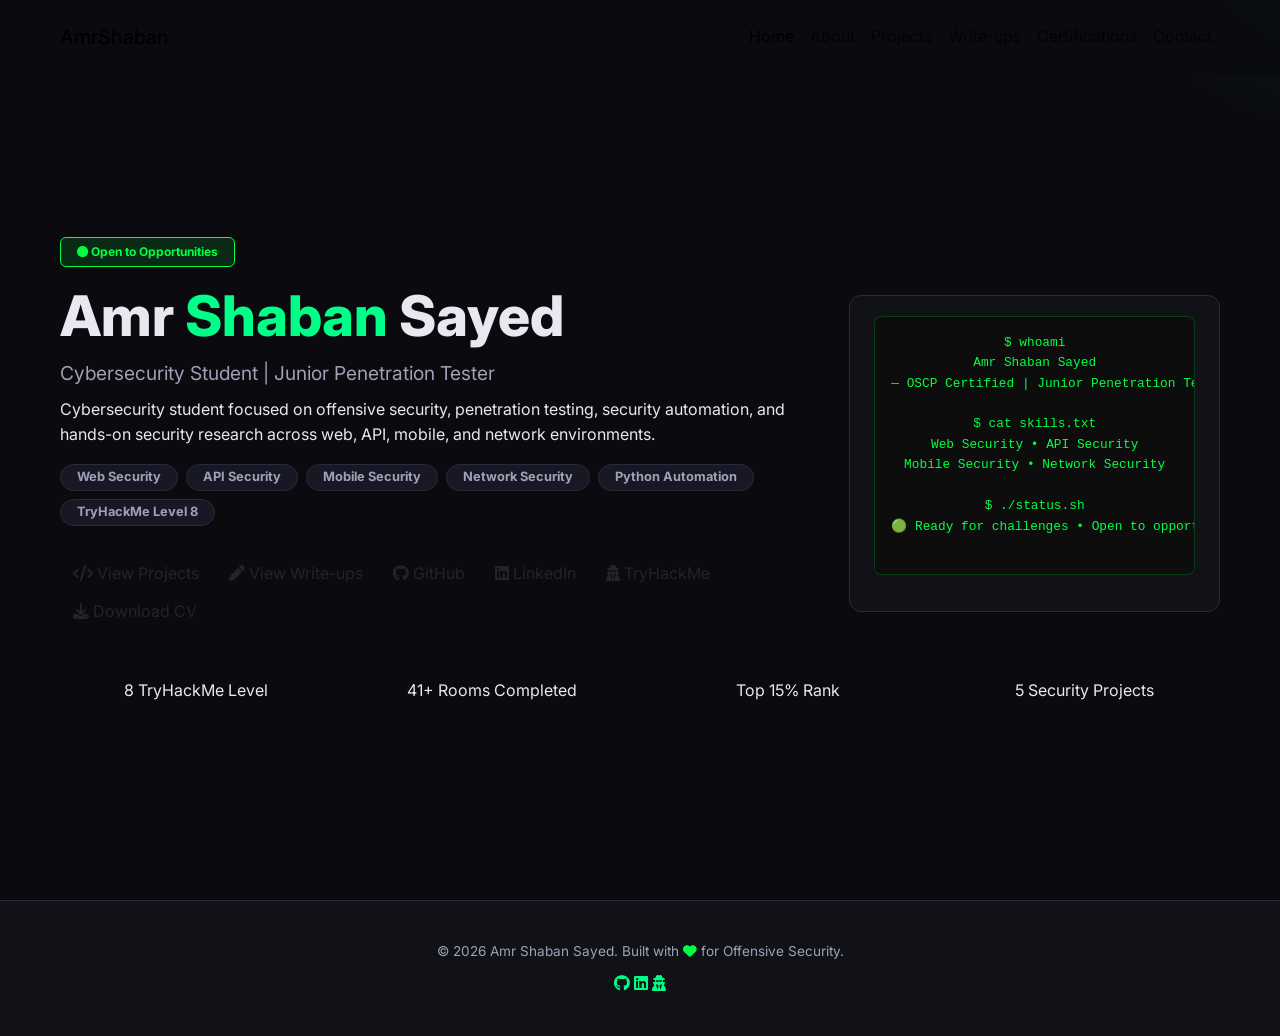
==== commit 741fb7c2: "Refactor index.html for improved layout and styling Updated the HTML structure and improved the navi" ====
--- a/index.html
+++ b/index.html
@@ -1,87 +1,126 @@
 <!DOCTYPE html>
-<html lang="en">
+<html lang="en" dir="ltr">
 <head>
     <meta charset="UTF-8">
     <meta name="viewport" content="width=device-width, initial-scale=1.0">
-    <title>Amr Shaban Sayed | Cybersecurity Student | Junior Penetration Tester</title>
-    <meta name="description" content="Cybersecurity student focused on offensive security, penetration testing, security automation, and hands-on security research across web, API, mobile, and network environments.">
+    <title>Amr Shaban | Junior Penetration Tester</title>
+    <!-- Bootstrap -->
+    <link href="https://cdn.jsdelivr.net/npm/bootstrap@5.3.0/dist/css/bootstrap.min.css" rel="stylesheet">
+    <!-- Font Awesome -->
+    <link rel="stylesheet" href="https://cdnjs.cloudflare.com/ajax/libs/font-awesome/6.4.0/css/all.min.css">
+    <!-- Custom CSS -->
     <link rel="stylesheet" href="css/style.css">
-    <link rel="stylesheet" href="https://cdnjs.cloudflare.com/ajax/libs/font-awesome/6.4.0/css/all.min.css">
 </head>
 <body>
 
     <!-- ===== Navigation ===== -->
-    <nav class="navbar" id="navbar">
+    <nav class="navbar navbar-expand-lg fixed-top">
         <div class="container">
-            <a href="index.html" class="logo">Amr<span>Shaban</span></a>
-            <ul class="nav-links" id="navLinks">
-                <li><a href="index.html" class="active">Home</a></li>
-                <li><a href="about.html">About</a></li>
-                <li><a href="projects.html">Projects</a></li>
-                <li><a href="writeups.html">Write-ups</a></li>
-                <li><a href="certifications.html">Certifications</a></li>
-                <li><a href="tools.html">Tools</a></li>
-                <li><a href="contact.html">Contact</a></li>
-            </ul>
-            <button class="hamburger" id="hamburger" aria-label="Toggle menu">
-                <span></span><span></span><span></span>
+            <a class="navbar-brand" href="index.html">Amr<span>Shaban</span></a>
+            <button class="navbar-toggler" type="button" data-bs-toggle="collapse" data-bs-target="#navbarNav">
+                <span class="navbar-toggler-icon"></span>
             </button>
+            <div class="collapse navbar-collapse" id="navbarNav">
+                <ul class="navbar-nav ms-auto">
+                    <li class="nav-item"><a class="nav-link active" href="index.html">Home</a></li>
+                    <li class="nav-item"><a class="nav-link" href="about.html">About</a></li>
+                    <li class="nav-item"><a class="nav-link" href="projects.html">Projects</a></li>
+                    <li class="nav-item"><a class="nav-link" href="writeups.html">Write-ups</a></li>
+                    <li class="nav-item"><a class="nav-link" href="certifications.html">Certifications</a></li>
+                    <li class="nav-item"><a class="nav-link" href="contact.html">Contact</a></li>
+                </ul>
+            </div>
         </div>
     </nav>
 
     <!-- ===== Hero Section ===== -->
     <section class="hero">
         <div class="container">
-            <div class="hero-content">
-                <div class="hero-badge fade-up">🔐 Open to Opportunities</div>
-                <h1 class="fade-up delay-1">Amr <span class="highlight">Shaban</span> Sayed</h1>
-                <p class="subtitle fade-up delay-2">Cybersecurity Student | Junior Penetration Tester</p>
-                <p class="subtitle-2 fade-up delay-2" style="font-size:0.95rem;color:var(--text-secondary);max-width:600px;">
-                    Cybersecurity student focused on offensive security, penetration testing, security automation, 
-                    and hands-on security research across web, API, mobile, and network environments.
-                </p>
+            <div class="row align-items-center">
+                <div class="col-lg-8">
+                    <div class="badge-open mb-3">
+                        <span class="badge" style="background:#00ff4122;color:#00ff41;border:1px solid #00ff41;padding:0.5rem 1rem;">
+                            <i class="fas fa-circle" style="color:#00ff41;font-size:0.7rem;"></i> Open to Opportunities
+                        </span>
+                    </div>
+                    <h1>Amr <span class="highlight">Shaban</span> Sayed</h1>
+                    <p class="subtitle">Cybersecurity Student | Junior Penetration Tester</p>
+                    <p class="description">
+                        Cybersecurity student focused on offensive security, penetration testing, security automation, and hands-on security research across web, API, mobile, and network environments.
+                    </p>
+                    <div class="badge-group">
+                        <span class="badge">Web Security</span>
+                        <span class="badge">API Security</span>
+                        <span class="badge">Mobile Security</span>
+                        <span class="badge">Network Security</span>
+                        <span class="badge">Python Automation</span>
+                        <span class="badge">TryHackMe Level 8</span>
+                    </div>
+                    <div class="btn-group-custom mt-3">
+                        <a href="projects.html" class="btn btn-primary-custom">
+                            <i class="fas fa-code"></i> View Projects
+                        </a>
+                        <a href="writeups.html" class="btn btn-outline-custom">
+                            <i class="fas fa-pen"></i> View Write-ups
+                        </a>
+                        <a href="https://github.com/milesmaro2006-dev" target="_blank" class="btn btn-outline-custom">
+                            <i class="fab fa-github"></i> GitHub
+                        </a>
+                        <a href="https://www.linkedin.com/in/amr-shaban-2465153a6" target="_blank" class="btn btn-outline-custom">
+                            <i class="fab fa-linkedin"></i> LinkedIn
+                        </a>
+                        <a href="https://tryhackme.com/p/Amrshaban2006" target="_blank" class="btn btn-outline-custom">
+                            <i class="fas fa-user-secret"></i> TryHackMe
+                        </a>
+                        <a href="assets/files/Amr-Shaban-CV.pdf" class="btn btn-primary-custom" download>
+                            <i class="fas fa-download"></i> Download CV
+                        </a>
+                    </div>
+                </div>
+                <div class="col-lg-4 text-center d-none d-lg-block">
+                    <div class="terminal">
+                        <pre style="color:#00ff41;font-size:0.8rem;background:#0d0d0d;padding:1rem;border-radius:8px;border:1px solid #00ff4133;">
+$ whoami
+Amr Shaban Sayed
+— OSCP Certified | Junior Penetration Tester
 
-                <div class="badge-group fade-up delay-3">
-                    <span class="badge highlight">OSCP Preparation</span>
-                    <span class="badge highlight">CEH Training</span>
-                    <span class="badge">Web Security</span>
-                    <span class="badge">API Security</span>
-                    <span class="badge">Mobile Security</span>
-                    <span class="badge">Network Security</span>
-                    <span class="badge">Python Automation</span>
-                    <span class="badge">TryHackMe Level 8</span>
-                </div>
+$ cat skills.txt
+Web Security • API Security
+Mobile Security • Network Security
 
-                <div class="btn-group fade-up delay-4">
-                    <a href="projects.html" class="btn-primary"><i class="fas fa-code"></i> View Projects</a>
-                    <a href="writeups.html" class="btn-outline"><i class="fas fa-pen"></i> Write-ups</a>
-                    <a href="https://github.com/milesmaro2006-dev" target="_blank" class="btn-outline"><i class="fab fa-github"></i> GitHub</a>
-                    <a href="https://www.linkedin.com/in/amr-shaban-2465153a6" target="_blank" class="btn-outline"><i class="fab fa-linkedin"></i> LinkedIn</a>
-                    <a href="https://tryhackme.com/p/Amrshaban2006" target="_blank" class="btn-outline"><i class="fas fa-user-secret"></i> TryHackMe</a>
-                    <a href="assets/files/Amr-Shaban-CV.pdf" download class="btn-primary"><i class="fas fa-download"></i> Download CV</a>
-                </div>
-
-                <!-- Terminal Element (خفيض) -->
-                <div class="terminal fade-up delay-4">
-                    <div class="line"><span class="prompt">$</span><span class="cmd"> whoami</span></div>
-                    <div class="line"><span class="output">Amr Shaban Sayed — OSCP Preparation | Junior Penetration Tester</span></div>
-                    <div class="line"><span class="prompt">$</span><span class="cmd"> cat skills.txt</span></div>
-                    <div class="line"><span class="output">Web Security • API Security • Mobile Security • Network Security</span></div>
-                    <div class="line"><span class="prompt">$</span><span class="cmd"> ./status.sh</span></div>
-                    <div class="line"><span class="output">🟢 Ready for challenges • Open to opportunities</span></div>
+$ ./status.sh
+🟢 Ready for challenges • Open to opportunities
+                        </pre>
+                    </div>
                 </div>
             </div>
-        </div>
-    </section>
 
-    <!-- ===== Quick Stats ===== -->
-    <section class="section" style="background:var(--bg-secondary);padding:60px 0;">
-        <div class="container">
-            <div class="stats-grid" style="display:grid;grid-template-columns:repeat(auto-fit,minmax(150px,1fr));gap:20px;text-align:center;">
-                <div class="stat-item"><div class="number" style="font-size:2rem;font-weight:800;color:var(--accent);">8</div><div class="label" style="color:var(--text-secondary);font-size:0.9rem;">TryHackMe Level</div></div>
-                <div class="stat-item"><div class="number" style="font-size:2rem;font-weight:800;color:var(--accent);">41</div><div class="label" style="color:var(--text-secondary);font-size:0.9rem;">Rooms Completed</div></div>
-                <div class="stat-item"><div class="number" style="font-size:2rem;font-weight:800;color:var(--accent);">15%</div><div class="label" style="color:var(--text-secondary);font-size:0.9rem;">Top Rank</div></div>
-                <div class="stat-item"><div class="number" style="font-size:2rem;font-weight:800;color:var(--accent);">5</div><div class="label" style="color:var(--text-secondary);font-size:0.9rem;">Security Projects</div></div>
+            <!-- ===== Stats ===== -->
+            <div class="row stats-row mt-5">
+                <div class="col-md-3 col-6 text-center">
+                    <div class="stat-item">
+                        <span class="stat-number">8</span>
+                        <span class="stat-label">TryHackMe Level</span>
+                    </div>
+                </div>
+                <div class="col-md-3 col-6 text-center">
+                    <div class="stat-item">
+                        <span class="stat-number">41+</span>
+                        <span class="stat-label">Rooms Completed</span>
+                    </div>
+                </div>
+                <div class="col-md-3 col-6 text-center">
+                    <div class="stat-item">
+                        <span class="stat-number">Top 15%</span>
+                        <span class="stat-label">Rank</span>
+                    </div>
+                </div>
+                <div class="col-md-3 col-6 text-center">
+                    <div class="stat-item">
+                        <span class="stat-number">5</span>
+                        <span class="stat-label">Security Projects</span>
+                    </div>
+                </div>
             </div>
         </div>
     </section>
@@ -89,16 +128,18 @@
     <!-- ===== Footer ===== -->
     <footer class="footer">
         <div class="container">
-            <div class="social-links">
+            <p class="mb-0">
+                &copy; 2026 Amr Shaban Sayed. Built with <i class="fas fa-heart" style="color:#00ff41;"></i> for Offensive Security.
+            </p>
+            <div class="mt-2">
                 <a href="https://github.com/milesmaro2006-dev" target="_blank"><i class="fab fa-github"></i></a>
                 <a href="https://www.linkedin.com/in/amr-shaban-2465153a6" target="_blank"><i class="fab fa-linkedin"></i></a>
                 <a href="https://tryhackme.com/p/Amrshaban2006" target="_blank"><i class="fas fa-user-secret"></i></a>
-                <a href="mailto:[your-email]"><i class="fas fa-envelope"></i></a>
             </div>
-            <p>&copy; 2026 Amr Shaban Sayed. Built with <span class="heart">❤</span> for Offensive Security.</p>
         </div>
     </footer>
 
+    <script src="https://cdn.jsdelivr.net/npm/bootstrap@5.3.0/dist/js/bootstrap.bundle.min.js"></script>
     <script src="js/main.js"></script>
 </body>
 </html>
--- a/css/style.css
+++ b/css/style.css
@@ -550,75 +550,26 @@
     margin-bottom: 12px;
 }
 
-/* ===== Certifications Section ===== */
-.certs-grid {
-    display: grid;
-    grid-template-columns: repeat(auto-fit, minmax(180px, 1fr));
-    gap: 16px;
-}
-
-.cert-card {
-    background: var(--bg-card);
-    border: 1px solid var(--border);
-    border-radius: var(--radius);
-    padding: 20px;
-    text-align: center;
-    transition: var(--transition);
-}
-
-.cert-card:hover {
-    border-color: var(--accent);
-    transform: translateY(-3px);
-}
-
-.cert-card .cert-icon {
-    font-size: 2rem;
-    margin-bottom: 6px;
-}
-
-.cert-card h6 {
-    font-size: 0.85rem;
-    margin-bottom: 2px;
-}
-
-.cert-card .cert-org {
-    font-size: 0.7rem;
-    color: var(--text-secondary);
-}
-
 /* ===== Contact Section ===== */
 .contact-grid {
     display: grid;
     grid-template-columns: 1fr 1fr;
-    gap: 40px;
+    gap: 20px;
 }
 
 .contact-item {
+    background: var(--bg-card);
+    border: 1px solid var(--border);
+    border-radius: var(--radius);
+    padding: 20px;
     display: flex;
     align-items: center;
     gap: 16px;
-    padding: 16px;
-    background: var(--bg-card);
-    border: 1px solid var(--border);
-    border-radius: var(--radius);
     transition: var(--transition);
 }
 
 .contact-item:hover {
     border-color: var(--accent);
-}
-
-.contact-item .contact-icon {
-    font-size: 1.5rem;
-}
-
-.contact-item .contact-text {
-    font-size: 0.9rem;
-}
-
-.contact-item .contact-text .label {
-    color: var(--text-secondary);
-    font-size: 0.75rem;
 }
 
 @media (max-width: 768px) {
@@ -673,310 +624,4 @@
 .delay-1 { animation-delay: 0.1s; }
 .delay-2 { animation-delay: 0.2s; }
 .delay-3 { animation-delay: 0.3s; }
-.delay-4 { animation-delay: 0.4s; }    font-size: 1.5rem;
-}
-
-.navbar-brand span {
-    color: #ffffff;
-}
-
-.nav-link {
-    color: #b0b0b0 !important;
-    transition: color 0.3s ease;
-    font-weight: 500;
-}
-
-.nav-link:hover {
-    color: #00ff41 !important;
-}
-
-.nav-link.active {
-    color: #00ff41 !important;
-}
-
-/* ===== Hero Section ===== */
-.hero {
-    min-height: 90vh;
-    display: flex;
-    align-items: center;
-    background: linear-gradient(135deg, #0a0a0a 0%, #1a1a2e 100%);
-    position: relative;
-    overflow: hidden;
-}
-
-.hero::before {
-    content: '';
-    position: absolute;
-    top: -50%;
-    left: -50%;
-    width: 200%;
-    height: 200%;
-    background: radial-gradient(circle at center, transparent 0%, #0a0a0a 70%);
-    z-index: 0;
-}
-
-.hero .container {
-    position: relative;
-    z-index: 1;
-}
-
-.hero h1 {
-    font-size: 3.5rem;
-    font-weight: 700;
-    color: #ffffff;
-}
-
-.hero h1 .highlight {
-    color: #00ff41;
-}
-
-.hero .subtitle {
-    font-size: 1.3rem;
-    color: #b0b0b0;
-    margin: 1rem 0 2rem;
-}
-
-.hero .badge-group {
-    margin: 1.5rem 0;
-}
-
-.hero .badge-group .badge {
-    background-color: #00ff4122;
-    color: #00ff41;
-    border: 1px solid #00ff41;
-    padding: 0.5rem 1rem;
-    margin: 0.25rem;
-    font-size: 0.9rem;
-}
-
-.hero .btn-group-custom .btn {
-    margin: 0.25rem;
-    padding: 0.6rem 1.5rem;
-    border-radius: 4px;
-    font-weight: 500;
-    transition: all 0.3s ease;
-}
-
-.btn-primary-custom {
-    background-color: #00ff41;
-    color: #0a0a0a;
-    border: none;
-}
-
-.btn-primary-custom:hover {
-    background-color: #00cc33;
-    color: #0a0a0a;
-    transform: translateY(-2px);
-    box-shadow: 0 0 20px #00ff4166;
-}
-
-.btn-outline-custom {
-    background-color: transparent;
-    color: #00ff41;
-    border: 1px solid #00ff41;
-}
-
-.btn-outline-custom:hover {
-    background-color: #00ff41;
-    color: #0a0a0a;
-    transform: translateY(-2px);
-}
-
-/* ===== Sections ===== */
-.section-title {
-    font-size: 2.5rem;
-    font-weight: 700;
-    color: #ffffff;
-    margin-bottom: 0.5rem;
-}
-
-.section-title .highlight {
-    color: #00ff41;
-}
-
-.section-subtitle {
-    color: #888888;
-    font-size: 1.1rem;
-    margin-bottom: 3rem;
-}
-
-.section-dark {
-    background-color: #0d0d0d;
-    padding: 5rem 0;
-}
-
-.section-darker {
-    background-color: #0a0a0a;
-    padding: 5rem 0;
-}
-
-/* ===== Cards ===== */
-.card-custom {
-    background-color: #141414;
-    border: 1px solid #2a2a2a;
-    border-radius: 8px;
-    padding: 1.5rem;
-    transition: all 0.3s ease;
-    height: 100%;
-}
-
-.card-custom:hover {
-    transform: translateY(-5px);
-    border-color: #00ff41;
-    box-shadow: 0 0 30px #00ff4111;
-}
-
-.card-custom .card-icon {
-    font-size: 2.5rem;
-    margin-bottom: 1rem;
-}
-
-.card-custom h5 {
-    color: #ffffff;
-    font-weight: 600;
-}
-
-.card-custom p {
-    color: #b0b0b0;
-    font-size: 0.95rem;
-}
-
-.card-custom .tech-tag {
-    display: inline-block;
-    background-color: #1a1a2e;
-    color: #00ff41;
-    padding: 0.2rem 0.8rem;
-    border-radius: 20px;
-    font-size: 0.75rem;
-    margin: 0.2rem 0.1rem;
-}
-
-/* ===== Project Cards ===== */
-.project-card {
-    background-color: #141414;
-    border: 1px solid #2a2a2a;
-    border-radius: 8px;
-    overflow: hidden;
-    transition: all 0.3s ease;
-    height: 100%;
-}
-
-.project-card:hover {
-    transform: translateY(-5px);
-    border-color: #00ff41;
-    box-shadow: 0 0 30px #00ff4111;
-}
-
-.project-card .card-body {
-    padding: 1.5rem;
-}
-
-.project-card .card-body h5 {
-    color: #ffffff;
-    font-weight: 600;
-}
-
-.project-card .card-body p {
-    color: #b0b0b0;
-    font-size: 0.95rem;
-}
-
-.project-card .card-body .tech-tag {
-    display: inline-block;
-    background-color: #1a1a2e;
-    color: #00ff41;
-    padding: 0.2rem 0.8rem;
-    border-radius: 20px;
-    font-size: 0.75rem;
-    margin: 0.2rem 0.1rem;
-}
-
-/* ===== Certifications ===== */
-.cert-card {
-    background-color: #141414;
-    border: 1px solid #2a2a2a;
-    border-radius: 8px;
-    padding: 1.5rem;
-    text-align: center;
-    transition: all 0.3s ease;
-    height: 100%;
-}
-
-.cert-card:hover {
-    border-color: #00ff41;
-    transform: translateY(-3px);
-}
-
-.cert-card .cert-icon {
-    font-size: 2.5rem;
-    margin-bottom: 0.5rem;
-}
-
-.cert-card h6 {
-    color: #ffffff;
-    font-weight: 600;
-}
-
-.cert-card .cert-date {
-    color: #888888;
-    font-size: 0.8rem;
-}
-
-/* ===== Skills ===== */
-.skill-category {
-    background-color: #141414;
-    border: 1px solid #2a2a2a;
-    border-radius: 8px;
-    padding: 1.5rem;
-    height: 100%;
-}
-
-.skill-category h6 {
-    color: #00ff41;
-    font-weight: 600;
-    margin-bottom: 1rem;
-}
-
-.skill-category .skill-tag {
-    display: inline-block;
-    background-color: #1a1a2e;
-    color: #e0e0e0;
-    padding: 0.3rem 1rem;
-    border-radius: 20px;
-    font-size: 0.85rem;
-    margin: 0.2rem;
-}
-
-/* ===== Footer ===== */
-.footer {
-    background-color: #0a0a0a;
-    border-top: 1px solid #2a2a2a;
-    padding: 2rem 0;
-    text-align: center;
-}
-
-.footer a {
-    color: #888888;
-    transition: color 0.3s ease;
-    margin: 0 0.5rem;
-}
-
-.footer a:hover {
-    color: #00ff41;
-}
-
-/* ===== Responsive ===== */
-@media (max-width: 768px) {
-    .hero h1 {
-        font-size: 2.2rem;
-    }
-    .hero .subtitle {
-        font-size: 1rem;
-    }
-    .section-title {
-        font-size: 2rem;
-    }
-    .hero {
-        min-height: 70vh;
-    }
-}
+.delay-4 { animation-delay: 0.4s; }
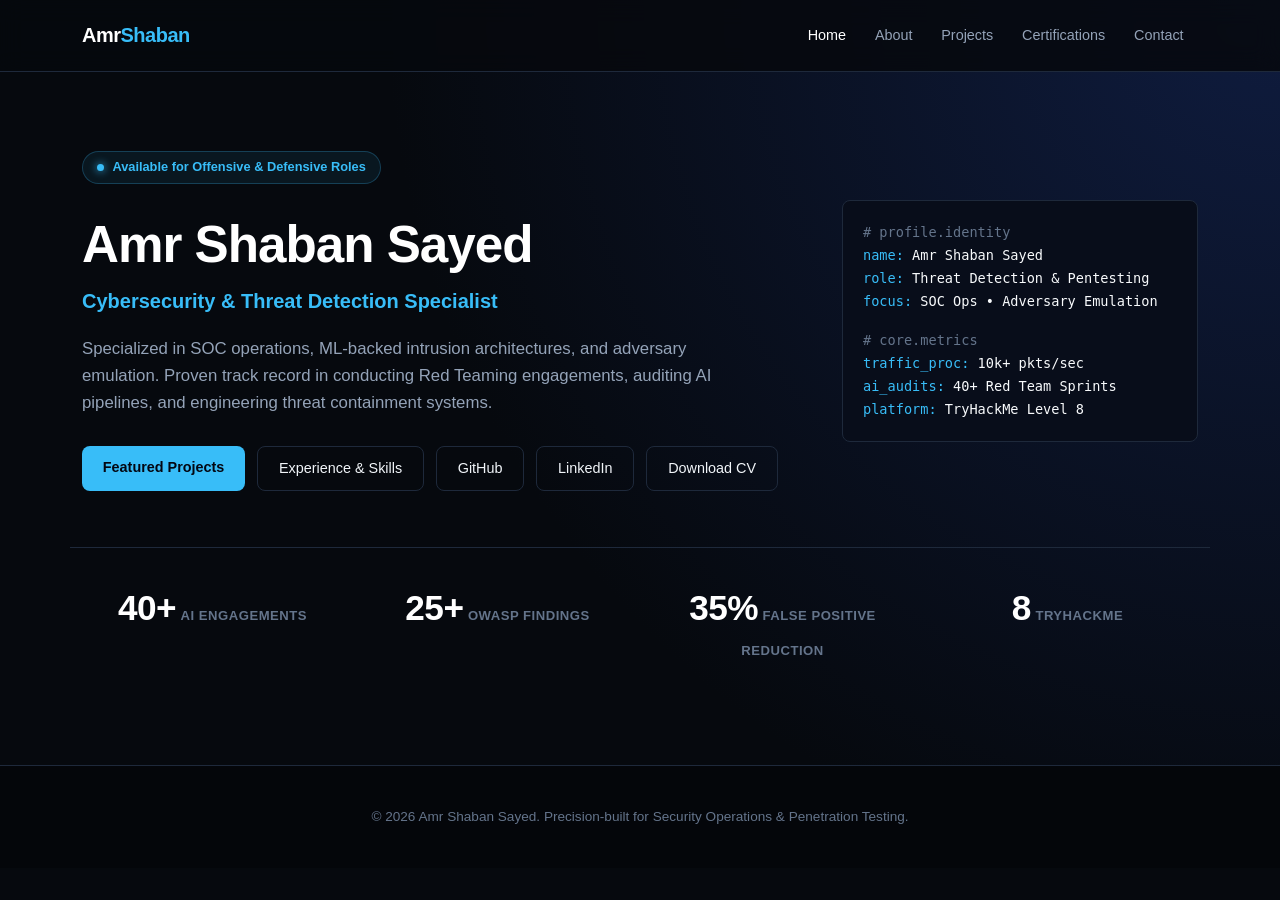
==== commit 53e355cc: "Revise index.html for performance and content updates Updated title and content for improved clarity" ====
--- a/index.html
+++ b/index.html
@@ -3,29 +3,33 @@
 <head>
     <meta charset="UTF-8">
     <meta name="viewport" content="width=device-width, initial-scale=1.0">
-    <title>Amr Shaban | Junior Penetration Tester</title>
-    <!-- Bootstrap -->
-    <link href="https://cdn.jsdelivr.net/npm/bootstrap@5.3.0/dist/css/bootstrap.min.css" rel="stylesheet">
-    <!-- Font Awesome -->
-    <link rel="stylesheet" href="https://cdnjs.cloudflare.com/ajax/libs/font-awesome/6.4.0/css/all.min.css">
-    <!-- Custom CSS -->
+    <title>Amr Shaban | Cybersecurity & Threat Detection</title>
+
+    <!-- Preconnect for CDNs -->
+    <link rel="preconnect" href="https://cdn.jsdelivr.net" crossorigin>
+    <link rel="preconnect" href="https://cdnjs.cloudflare.com" crossorigin>
+
+    <!-- Non-blocking Bootstrap CSS -->
+    <link rel="preload" href="https://cdn.jsdelivr.net/npm/bootstrap@5.3.0/dist/css/bootstrap.min.css" as="style" onload="this.onload=null;this.rel='stylesheet'">
+    <noscript><link rel="stylesheet" href="https://cdn.jsdelivr.net/npm/bootstrap@5.3.0/dist/css/bootstrap.min.css"></noscript>
+
+    <!-- Main Stylesheet -->
     <link rel="stylesheet" href="css/style.css">
 </head>
 <body>
 
-    <!-- ===== Navigation ===== -->
+    <!-- Navigation -->
     <nav class="navbar navbar-expand-lg fixed-top">
         <div class="container">
             <a class="navbar-brand" href="index.html">Amr<span>Shaban</span></a>
-            <button class="navbar-toggler" type="button" data-bs-toggle="collapse" data-bs-target="#navbarNav">
-                <span class="navbar-toggler-icon"></span>
+            <button class="navbar-toggler" type="button" data-bs-toggle="collapse" data-bs-target="#navbarNav" aria-label="Toggle navigation">
+                <span class="navbar-toggler-icon" style="filter: invert(1);"></span>
             </button>
             <div class="collapse navbar-collapse" id="navbarNav">
                 <ul class="navbar-nav ms-auto">
                     <li class="nav-item"><a class="nav-link active" href="index.html">Home</a></li>
                     <li class="nav-item"><a class="nav-link" href="about.html">About</a></li>
                     <li class="nav-item"><a class="nav-link" href="projects.html">Projects</a></li>
-                    <li class="nav-item"><a class="nav-link" href="writeups.html">Write-ups</a></li>
                     <li class="nav-item"><a class="nav-link" href="certifications.html">Certifications</a></li>
                     <li class="nav-item"><a class="nav-link" href="contact.html">Contact</a></li>
                 </ul>
@@ -33,113 +37,74 @@
         </div>
     </nav>
 
-    <!-- ===== Hero Section ===== -->
+    <!-- Hero Section -->
     <section class="hero">
         <div class="container">
             <div class="row align-items-center">
                 <div class="col-lg-8">
-                    <div class="badge-open mb-3">
-                        <span class="badge" style="background:#00ff4122;color:#00ff41;border:1px solid #00ff41;padding:0.5rem 1rem;">
-                            <i class="fas fa-circle" style="color:#00ff41;font-size:0.7rem;"></i> Open to Opportunities
-                        </span>
+                    <div class="badge-status mb-3">
+                        <span class="status-dot"></span> Available for Offensive & Defensive Roles
                     </div>
-                    <h1>Amr <span class="highlight">Shaban</span> Sayed</h1>
-                    <p class="subtitle">Cybersecurity Student | Junior Penetration Tester</p>
+                    <h1>Amr Shaban Sayed</h1>
+                    <p class="subtitle">Cybersecurity & Threat Detection Specialist</p>
                     <p class="description">
-                        Cybersecurity student focused on offensive security, penetration testing, security automation, and hands-on security research across web, API, mobile, and network environments.
+                        Specialized in SOC operations, ML-backed intrusion architectures, and adversary emulation. Proven track record in conducting Red Teaming engagements, auditing AI pipelines, and engineering threat containment systems.
                     </p>
-                    <div class="badge-group">
-                        <span class="badge">Web Security</span>
-                        <span class="badge">API Security</span>
-                        <span class="badge">Mobile Security</span>
-                        <span class="badge">Network Security</span>
-                        <span class="badge">Python Automation</span>
-                        <span class="badge">TryHackMe Level 8</span>
-                    </div>
-                    <div class="btn-group-custom mt-3">
-                        <a href="projects.html" class="btn btn-primary-custom">
-                            <i class="fas fa-code"></i> View Projects
-                        </a>
-                        <a href="writeups.html" class="btn btn-outline-custom">
-                            <i class="fas fa-pen"></i> View Write-ups
-                        </a>
-                        <a href="https://github.com/milesmaro2006-dev" target="_blank" class="btn btn-outline-custom">
-                            <i class="fab fa-github"></i> GitHub
-                        </a>
-                        <a href="https://www.linkedin.com/in/amr-shaban-2465153a6" target="_blank" class="btn btn-outline-custom">
-                            <i class="fab fa-linkedin"></i> LinkedIn
-                        </a>
-                        <a href="https://tryhackme.com/p/Amrshaban2006" target="_blank" class="btn btn-outline-custom">
-                            <i class="fas fa-user-secret"></i> TryHackMe
-                        </a>
-                        <a href="assets/files/Amr-Shaban-CV.pdf" class="btn btn-primary-custom" download>
-                            <i class="fas fa-download"></i> Download CV
-                        </a>
+                    
+                    <div class="btn-group-custom mt-4">
+                        <a href="projects.html" class="btn-primary-custom">Featured Projects</a>
+                        <a href="about.html" class="btn-outline-custom">Experience & Skills</a>
+                        <a href="https://github.com/milesmaro2006-dev" target="_blank" rel="noopener noreferrer" class="btn-outline-custom">GitHub</a>
+                        <a href="https://www.linkedin.com/in/amr-shaban-2465153a6" target="_blank" rel="noopener noreferrer" class="btn-outline-custom">LinkedIn</a>
+                        <a href="assets/files/Amr-Shaban-CV.pdf" class="btn-outline-custom" download>Download CV</a>
                     </div>
                 </div>
+
                 <div class="col-lg-4 text-center d-none d-lg-block">
-                    <div class="terminal">
-                        <pre style="color:#00ff41;font-size:0.8rem;background:#0d0d0d;padding:1rem;border-radius:8px;border:1px solid #00ff4133;">
-$ whoami
-Amr Shaban Sayed
-— OSCP Certified | Junior Penetration Tester
-
-$ cat skills.txt
-Web Security • API Security
-Mobile Security • Network Security
-
-$ ./status.sh
-🟢 Ready for challenges • Open to opportunities
-                        </pre>
+                    <div class="terminal text-start">
+                        <div><span class="t-dim"># profile.identity</span></div>
+                        <div><span class="t-user">name:</span> <span class="t-val">Amr Shaban Sayed</span></div>
+                        <div><span class="t-user">role:</span> <span class="t-val">Threat Detection & Pentesting</span></div>
+                        <div><span class="t-user">focus:</span> <span class="t-val">SOC Ops • Adversary Emulation</span></div>
+                        <div class="mt-3"><span class="t-dim"># core.metrics</span></div>
+                        <div><span class="t-user">traffic_proc:</span> <span class="t-val">10k+ pkts/sec</span></div>
+                        <div><span class="t-user">ai_audits:</span> <span class="t-val">40+ Red Team Sprints</span></div>
+                        <div><span class="t-user">platform:</span> <span class="t-val">TryHackMe Level 8</span></div>
                     </div>
                 </div>
             </div>
 
-            <!-- ===== Stats ===== -->
-            <div class="row stats-row mt-5">
-                <div class="col-md-3 col-6 text-center">
-                    <div class="stat-item">
-                        <span class="stat-number">8</span>
-                        <span class="stat-label">TryHackMe Level</span>
-                    </div>
+            <!-- Stats Bar -->
+            <div class="row stats-row">
+                <div class="col-md-3 col-6 text-center stat-item">
+                    <span class="stat-number">40+</span>
+                    <span class="stat-label">AI Engagements</span>
                 </div>
-                <div class="col-md-3 col-6 text-center">
-                    <div class="stat-item">
-                        <span class="stat-number">41+</span>
-                        <span class="stat-label">Rooms Completed</span>
-                    </div>
+                <div class="col-md-3 col-6 text-center stat-item">
+                    <span class="stat-number">25+</span>
+                    <span class="stat-label">OWASP Findings</span>
                 </div>
-                <div class="col-md-3 col-6 text-center">
-                    <div class="stat-item">
-                        <span class="stat-number">Top 15%</span>
-                        <span class="stat-label">Rank</span>
-                    </div>
+                <div class="col-md-3 col-6 text-center stat-item">
+                    <span class="stat-number">35%</span>
+                    <span class="stat-label">False Positive Reduction</span>
                 </div>
-                <div class="col-md-3 col-6 text-center">
-                    <div class="stat-item">
-                        <span class="stat-number">5</span>
-                        <span class="stat-label">Security Projects</span>
-                    </div>
+                <div class="col-md-3 col-6 text-center stat-item">
+                    <span class="stat-number">Level 8</span>
+                    <span class="stat-label">TryHackMe</span>
                 </div>
             </div>
         </div>
     </section>
 
-    <!-- ===== Footer ===== -->
-    <footer class="footer">
+    <!-- Footer -->
+    <footer class="footer text-center">
         <div class="container">
-            <p class="mb-0">
-                &copy; 2026 Amr Shaban Sayed. Built with <i class="fas fa-heart" style="color:#00ff41;"></i> for Offensive Security.
-            </p>
-            <div class="mt-2">
-                <a href="https://github.com/milesmaro2006-dev" target="_blank"><i class="fab fa-github"></i></a>
-                <a href="https://www.linkedin.com/in/amr-shaban-2465153a6" target="_blank"><i class="fab fa-linkedin"></i></a>
-                <a href="https://tryhackme.com/p/Amrshaban2006" target="_blank"><i class="fas fa-user-secret"></i></a>
-            </div>
+            <p class="mb-0">&copy; 2026 Amr Shaban Sayed. Precision-built for Security Operations & Penetration Testing.</p>
         </div>
     </footer>
 
-    <script src="https://cdn.jsdelivr.net/npm/bootstrap@5.3.0/dist/js/bootstrap.bundle.min.js"></script>
-    <script src="js/main.js"></script>
+    <!-- Scripts with defer to fix PageSpeed Insights -->
+    <script src="https://cdn.jsdelivr.net/npm/bootstrap@5.3.0/dist/js/bootstrap.bundle.min.js" defer></script>
+    <script src="js/main.js" defer></script>
 </body>
 </html>
--- a/css/style.css
+++ b/css/style.css
@@ -1,627 +1,270 @@
-/* ===== Google Fonts ===== */
-@import url('https://fonts.googleapis.com/css2?family=Inter:wght@400;500;600;700;800&family=Fira+Code:wght@400;600&display=swap');
-
-/* ===== Root Variables ===== */
 :root {
-    --bg-primary: #0a0a0f;
-    --bg-secondary: #111118;
-    --bg-card: #181825;
-    --bg-card-hover: #1f1f35;
-    --text-primary: #e8e8f0;
-    --text-secondary: #a0a0b8;
-    --accent: #00ff88;
-    --accent-dim: #00ff8822;
-    --accent-glow: 0 0 40px #00ff8844;
-    --border: #2a2a3a;
-    --radius: 12px;
-    --transition: 0.3s cubic-bezier(0.4, 0, 0.2, 1);
-}
-
-/* ===== Reset ===== */
+    --bg-main: #06090e;
+    --bg-card: #0c1322;
+    --bg-card-hover: #111a2f;
+    --border-color: #1e293b;
+    --border-hover: #38bdf8;
+    --text-main: #f1f5f9;
+    --text-muted: #94a3b8;
+    --text-dim: #64748b;
+    --accent: #38bdf8;
+    --accent-glow: rgba(56, 189, 248, 0.15);
+    --navy-highlight: #1e3a8a;
+    --radius: 8px;
+}
+
 * {
     margin: 0;
     padding: 0;
     box-sizing: border-box;
 }
 
-html {
-    scroll-behavior: smooth;
-}
-
 body {
-    font-family: 'Inter', -apple-system, BlinkMacSystemFont, sans-serif;
-    background-color: var(--bg-primary);
-    color: var(--text-primary);
+    font-family: -apple-system, BlinkMacSystemFont, "Segoe UI", Roboto, "Helvetica Neue", Arial, sans-serif;
+    background-color: var(--bg-main);
+    color: var(--text-main);
     line-height: 1.6;
+    font-display: swap;
     overflow-x: hidden;
 }
 
-/* ===== Scrollbar ===== */
-::-webkit-scrollbar { width: 6px; }
-::-webkit-scrollbar-track { background: var(--bg-secondary); }
-::-webkit-scrollbar-thumb { background: var(--accent); border-radius: 3px; }
-
-/* ===== Container ===== */
-.container {
-    max-width: 1200px;
-    margin: 0 auto;
-    padding: 0 20px;
-}
-
-/* ===== Typography ===== */
-h1, h2, h3, h4, h5, h6 {
+/* Scrollbar */
+::-webkit-scrollbar {
+    width: 6px;
+}
+::-webkit-scrollbar-track {
+    background: var(--bg-main);
+}
+::-webkit-scrollbar-thumb {
+    background: #1e293b;
+    border-radius: 3px;
+}
+::-webkit-scrollbar-thumb:hover {
+    background: var(--accent);
+}
+
+/* Navbar */
+.navbar {
+    background-color: rgba(6, 9, 14, 0.85) !important;
+    border-bottom: 1px solid var(--border-color);
+    padding: 0.9rem 0;
+    backdrop-filter: blur(12px);
+}
+
+.navbar-brand {
+    color: #ffffff !important;
     font-weight: 700;
-    line-height: 1.2;
-}
-
-a {
+    font-size: 1.25rem;
+    letter-spacing: -0.5px;
+}
+
+.navbar-brand span {
     color: var(--accent);
-    text-decoration: none;
-    transition: var(--transition);
-}
-
-a:hover {
-    color: #fff;
-}
-
-/* ===== Section Common ===== */
-.section {
-    padding: 80px 0;
-}
-
-.section-label {
-    font-size: 0.75rem;
-    font-weight: 600;
-    text-transform: uppercase;
-    letter-spacing: 2px;
-    color: var(--accent);
-    margin-bottom: 8px;
-}
-
-.section-title {
-    font-size: 2.5rem;
-    font-weight: 800;
-    margin-bottom: 12px;
-}
-
-.section-title .highlight {
-    color: var(--accent);
-}
-
-.section-subtitle {
-    font-size: 1.1rem;
-    color: var(--text-secondary);
-    max-width: 600px;
-}
-
-/* ===== Buttons ===== */
-.btn-primary {
+}
+
+.nav-link {
+    color: var(--text-muted) !important;
+    font-size: 0.9rem;
+    font-weight: 500;
+    padding: 0.5rem 0.9rem !important;
+    transition: color 0.2s ease;
+}
+
+.nav-link:hover, .nav-link.active {
+    color: #ffffff !important;
+}
+
+/* Hero Section */
+.hero {
+    min-height: 85vh;
+    display: flex;
+    align-items: center;
+    padding: 7rem 0 4rem;
+    background: radial-gradient(circle at top right, #0f1c3f 0%, transparent 60%);
+}
+
+.badge-status {
     display: inline-flex;
     align-items: center;
     gap: 8px;
+    background: rgba(56, 189, 248, 0.08);
+    color: var(--accent);
+    border: 1px solid rgba(56, 189, 248, 0.25);
+    padding: 0.35rem 0.9rem;
+    font-size: 0.8rem;
+    font-weight: 600;
+    border-radius: 20px;
+}
+
+.badge-status .status-dot {
+    width: 7px;
+    height: 7px;
     background: var(--accent);
-    color: #0a0a0f;
-    padding: 12px 28px;
-    border-radius: 8px;
-    font-weight: 600;
-    font-size: 0.9rem;
-    transition: var(--transition);
-    border: none;
-    cursor: pointer;
-}
-
-.btn-primary:hover {
-    transform: translateY(-2px);
-    box-shadow: var(--accent-glow);
-    color: #0a0a0f;
-}
-
-.btn-outline {
-    display: inline-flex;
-    align-items: center;
-    gap: 8px;
-    background: transparent;
-    color: var(--text-primary);
-    padding: 12px 28px;
-    border-radius: 8px;
-    font-weight: 600;
-    font-size: 0.9rem;
-    border: 1px solid var(--border);
-    transition: var(--transition);
-    cursor: pointer;
-}
-
-.btn-outline:hover {
-    border-color: var(--accent);
+    border-radius: 50%;
+    box-shadow: 0 0 8px var(--accent);
+}
+
+.hero h1 {
+    font-size: 3.2rem;
+    font-weight: 800;
+    letter-spacing: -1px;
+    line-height: 1.15;
+    margin-top: 1rem;
+    color: #ffffff;
+}
+
+.hero .subtitle {
+    font-size: 1.25rem;
     color: var(--accent);
-    transform: translateY(-2px);
-}
-
-.btn-sm {
-    padding: 8px 18px;
-    font-size: 0.8rem;
-}
-
-/* ===== Navigation ===== */
-.navbar {
-    position: fixed;
-    top: 0;
-    left: 0;
-    right: 0;
-    z-index: 1000;
-    padding: 16px 0;
-    background: rgba(10, 10, 15, 0.8);
-    backdrop-filter: blur(12px);
-    border-bottom: 1px solid transparent;
-    transition: var(--transition);
-}
-
-.navbar.scrolled {
-    border-bottom-color: var(--border);
-}
-
-.navbar .container {
-    display: flex;
-    justify-content: space-between;
-    align-items: center;
-}
-
-.navbar .logo {
-    font-size: 1.3rem;
-    font-weight: 800;
-    color: #fff;
-}
-
-.navbar .logo span {
-    color: var(--accent);
-}
-
-.navbar .nav-links {
-    display: flex;
-    gap: 8px;
-    list-style: none;
-}
-
-.navbar .nav-links a {
-    color: var(--text-secondary);
-    padding: 8px 16px;
-    border-radius: 6px;
-    font-size: 0.85rem;
-    font-weight: 500;
-    transition: var(--transition);
-}
-
-.navbar .nav-links a:hover,
-.navbar .nav-links a.active {
-    color: #fff;
-    background: var(--bg-card);
-}
-
-/* Mobile Menu */
-.navbar .hamburger {
-    display: none;
-    flex-direction: column;
-    gap: 5px;
-    cursor: pointer;
-    background: none;
-    border: none;
-    padding: 4px;
-}
-
-.navbar .hamburger span {
-    width: 25px;
-    height: 2px;
-    background: #fff;
-    border-radius: 2px;
-    transition: var(--transition);
-}
-
-@media (max-width: 768px) {
-    .navbar .nav-links {
-        display: none;
-        flex-direction: column;
-        position: absolute;
-        top: 100%;
-        left: 0;
-        right: 0;
-        background: var(--bg-primary);
-        padding: 20px;
-        border-bottom: 1px solid var(--border);
-    }
-    .navbar .nav-links.open { display: flex; }
-    .navbar .hamburger { display: flex; }
-}
-
-/* ===== Hero Section ===== */
-.hero {
-    min-height: 100vh;
-    display: flex;
-    align-items: center;
-    padding: 100px 0 60px;
-    position: relative;
-    overflow: hidden;
-}
-
-.hero::before {
-    content: '';
-    position: absolute;
-    top: -50%;
-    right: -30%;
-    width: 600px;
-    height: 600px;
-    background: radial-gradient(circle, var(--accent-dim) 0%, transparent 70%);
-    pointer-events: none;
-}
-
-.hero .hero-content {
-    position: relative;
-    z-index: 1;
-}
-
-.hero .hero-badge {
-    display: inline-block;
-    background: var(--accent-dim);
-    color: var(--accent);
-    padding: 4px 14px;
-    border-radius: 20px;
-    font-size: 0.75rem;
-    font-weight: 600;
-    margin-bottom: 16px;
-    border: 1px solid var(--accent);
-}
-
-.hero h1 {
-    font-size: 3.5rem;
-    font-weight: 800;
-    margin-bottom: 8px;
-}
-
-.hero h1 .highlight {
-    color: var(--accent);
-}
-
-.hero .subtitle {
-    font-size: 1.2rem;
-    color: var(--text-secondary);
-    margin-bottom: 8px;
-}
-
-.hero .subtitle-2 {
-    font-size: 1rem;
-    color: var(--text-secondary);
-    margin-bottom: 24px;
-}
-
-.hero .badge-group {
+    font-weight: 600;
+    margin-top: 0.6rem;
+}
+
+.hero .description {
+    font-size: 1.05rem;
+    color: var(--text-muted);
+    max-width: 650px;
+    margin: 1.2rem 0 1.8rem;
+}
+
+/* Buttons */
+.btn-group-custom {
     display: flex;
     flex-wrap: wrap;
-    gap: 8px;
-    margin-bottom: 28px;
-}
-
-.hero .badge-group .badge {
+    gap: 0.75rem;
+}
+
+.btn-primary-custom {
+    background: var(--accent);
+    color: #030712;
+    font-weight: 600;
+    font-size: 0.9rem;
+    padding: 0.65rem 1.3rem;
+    border-radius: var(--radius);
+    border: none;
+    transition: all 0.2s ease;
+    text-decoration: none;
+}
+
+.btn-primary-custom:hover {
+    background: #7dd3fc;
+    box-shadow: 0 4px 15px var(--accent-glow);
+    color: #030712;
+}
+
+.btn-outline-custom {
+    background: transparent;
+    color: var(--text-main);
+    font-weight: 500;
+    font-size: 0.9rem;
+    padding: 0.65rem 1.3rem;
+    border-radius: var(--radius);
+    border: 1px solid var(--border-color);
+    transition: all 0.2s ease;
+    text-decoration: none;
+}
+
+.btn-outline-custom:hover {
+    border-color: var(--text-muted);
+    background: rgba(255, 255, 255, 0.03);
+    color: #ffffff;
+}
+
+/* Terminal & Code Blocks */
+.terminal {
+    background: #080d1a;
+    border: 1px solid var(--border-color);
+    border-radius: var(--radius);
+    padding: 1.25rem;
+    font-family: ui-monospace, SFMono-Regular, Menlo, Monaco, Consolas, monospace;
+    font-size: 0.85rem;
+    line-height: 1.7;
+    color: var(--text-muted);
+}
+
+.terminal .t-user { color: var(--accent); }
+.terminal .t-val { color: #f8fafc; font-weight: 500; }
+.terminal .t-dim { color: var(--text-dim); }
+
+/* Stats Bar */
+.stats-row {
+    margin-top: 3.5rem;
+    padding-top: 2rem;
+    border-top: 1px solid var(--border-color);
+}
+
+.stat-item .stat-number {
+    font-size: 2.2rem;
+    font-weight: 800;
+    color: #ffffff;
+    letter-spacing: -0.5px;
+}
+
+.stat-item .stat-label {
+    font-size: 0.82rem;
+    color: var(--text-dim);
+    text-transform: uppercase;
+    font-weight: 600;
+    letter-spacing: 0.5px;
+}
+
+/* Cards & Grid */
+.card-custom, .project-card, .cert-card {
     background: var(--bg-card);
-    color: var(--text-secondary);
-    padding: 6px 16px;
-    border-radius: 20px;
-    font-size: 0.8rem;
-    border: 1px solid var(--border);
-}
-
-.hero .badge-group .badge.highlight {
-    border-color: var(--accent);
-    color: var(--accent);
-}
-
-.hero .btn-group {
-    display: flex;
-    flex-wrap: wrap;
-    gap: 10px;
-}
-
-/* Hero Terminal */
-.hero .terminal {
-    background: var(--bg-secondary);
-    border: 1px solid var(--border);
-    border-radius: var(--radius);
-    padding: 20px 24px;
-    font-family: 'Fira Code', monospace;
-    font-size: 0.8rem;
-    color: var(--text-secondary);
-    position: relative;
-    z-index: 1;
-    margin-top: 40px;
-}
-
-.hero .terminal .line {
-    display: flex;
-    gap: 12px;
-    padding: 2px 0;
-}
-
-.hero .terminal .prompt {
-    color: var(--accent);
-}
-
-.hero .terminal .cmd {
-    color: #fff;
-}
-
-.hero .terminal .output {
-    color: var(--text-secondary);
-    padding-left: 20px;
-}
-
-@media (max-width: 768px) {
-    .hero h1 { font-size: 2.2rem; }
-    .hero .subtitle { font-size: 1rem; }
-    .hero .btn-group .btn-primary,
-    .hero .btn-group .btn-outline {
-        width: 100%;
-        justify-content: center;
-    }
-}
-
-/* ===== About Section ===== */
-.about-grid {
-    display: grid;
-    grid-template-columns: 1fr 1fr;
-    gap: 60px;
-    align-items: start;
-}
-
-.about-text p {
-    color: var(--text-secondary);
-    margin-bottom: 16px;
-    font-size: 1.05rem;
-}
-
-.about-stats {
-    display: grid;
-    grid-template-columns: 1fr 1fr;
-    gap: 16px;
-}
-
-.about-stats .stat-card {
+    border: 1px solid var(--border-color);
+    border-radius: var(--radius);
+    padding: 1.5rem;
+    height: 100%;
+    transition: border-color 0.2s, transform 0.2s;
+}
+
+.card-custom:hover, .project-card:hover, .cert-card:hover {
+    border-color: var(--border-hover);
+    transform: translateY(-3px);
+}
+
+.tech-tag {
+    display: inline-block;
+    background: rgba(30, 41, 59, 0.6);
+    color: var(--text-muted);
+    border: 1px solid rgba(255, 255, 255, 0.06);
+    font-size: 0.75rem;
+    padding: 0.2rem 0.65rem;
+    border-radius: 4px;
+    margin: 0.2rem 0.15rem;
+}
+
+/* Section Title */
+.section-title {
+    font-size: 2.2rem;
+    font-weight: 800;
+    letter-spacing: -0.5px;
+    margin-bottom: 0.4rem;
+}
+
+.section-subtitle {
+    color: var(--text-muted);
+    font-size: 1rem;
+    margin-bottom: 2rem;
+}
+
+/* Experience Timeline Cards */
+.exp-card {
     background: var(--bg-card);
-    border: 1px solid var(--border);
-    border-radius: var(--radius);
-    padding: 20px;
-    text-align: center;
-}
-
-.about-stats .stat-card .number {
-    font-size: 1.8rem;
-    font-weight: 800;
-    color: var(--accent);
-}
-
-.about-stats .stat-card .label {
-    font-size: 0.8rem;
-    color: var(--text-secondary);
-}
-
-@media (max-width: 768px) {
-    .about-grid { grid-template-columns: 1fr; gap: 40px; }
-}
-
-/* ===== Skills Section ===== */
-.skills-grid {
-    display: grid;
-    grid-template-columns: repeat(auto-fit, minmax(220px, 1fr));
-    gap: 20px;
-}
-
-.skill-card {
-    background: var(--bg-card);
-    border: 1px solid var(--border);
-    border-radius: var(--radius);
-    padding: 24px;
-    transition: var(--transition);
-}
-
-.skill-card:hover {
-    border-color: var(--accent);
-    transform: translateY(-4px);
-}
-
-.skill-card .skill-icon {
-    font-size: 1.8rem;
-    margin-bottom: 12px;
-}
-
-.skill-card h5 {
-    font-size: 0.95rem;
-    margin-bottom: 8px;
-}
-
-.skill-card .skill-tags {
-    display: flex;
-    flex-wrap: wrap;
-    gap: 6px;
-}
-
-.skill-card .skill-tags span {
-    background: var(--bg-primary);
-    color: var(--text-secondary);
-    padding: 2px 12px;
-    border-radius: 12px;
-    font-size: 0.7rem;
-    border: 1px solid var(--border);
-}
-
-/* ===== Projects Section ===== */
-.projects-grid {
-    display: grid;
-    grid-template-columns: repeat(auto-fit, minmax(300px, 1fr));
-    gap: 24px;
-}
-
-.project-card {
-    background: var(--bg-card);
-    border: 1px solid var(--border);
-    border-radius: var(--radius);
-    padding: 28px;
-    transition: var(--transition);
-}
-
-.project-card:hover {
-    border-color: var(--accent);
-    transform: translateY(-6px);
-    box-shadow: var(--accent-glow);
-}
-
-.project-card .project-icon {
-    font-size: 2.2rem;
-    margin-bottom: 12px;
-}
-
-.project-card h4 {
-    font-size: 1.1rem;
-    margin-bottom: 8px;
-}
-
-.project-card p {
-    color: var(--text-secondary);
-    font-size: 0.9rem;
-    margin-bottom: 16px;
-}
-
-.project-card .tech-tags {
-    display: flex;
-    flex-wrap: wrap;
-    gap: 6px;
-    margin-bottom: 16px;
-}
-
-.project-card .tech-tags span {
-    background: var(--bg-primary);
-    color: var(--text-secondary);
-    padding: 2px 12px;
-    border-radius: 12px;
-    font-size: 0.7rem;
-    border: 1px solid var(--border);
-}
-
-.project-card .project-links {
-    display: flex;
-    gap: 10px;
-}
-
-/* ===== Write-ups Section ===== */
-.writeups-grid {
-    display: grid;
-    grid-template-columns: repeat(auto-fit, minmax(280px, 1fr));
-    gap: 24px;
-}
-
-.writeup-card {
-    background: var(--bg-card);
-    border: 1px solid var(--border);
-    border-radius: var(--radius);
-    padding: 24px;
-    transition: var(--transition);
-}
-
-.writeup-card:hover {
-    border-color: var(--accent);
-    transform: translateY(-4px);
-}
-
-.writeup-card .writeup-icon {
-    font-size: 1.8rem;
-    margin-bottom: 8px;
-}
-
-.writeup-card h5 {
-    font-size: 1rem;
-    margin-bottom: 4px;
-}
-
-.writeup-card .writeup-meta {
-    color: var(--text-secondary);
-    font-size: 0.75rem;
-    margin-bottom: 8px;
-}
-
-.writeup-card p {
-    color: var(--text-secondary);
+    border-left: 3px solid var(--accent);
+    border-radius: 0 var(--radius) var(--radius) 0;
+    padding: 1.5rem;
+    margin-bottom: 1.5rem;
+    border-top: 1px solid var(--border-color);
+    border-right: 1px solid var(--border-color);
+    border-bottom: 1px solid var(--border-color);
+}
+
+/* Footer */
+.footer {
+    border-top: 1px solid var(--border-color);
+    padding: 2.5rem 0;
+    background: #04060a;
+    color: var(--text-dim);
     font-size: 0.85rem;
-    margin-bottom: 12px;
-}
-
-/* ===== Contact Section ===== */
-.contact-grid {
-    display: grid;
-    grid-template-columns: 1fr 1fr;
-    gap: 20px;
-}
-
-.contact-item {
-    background: var(--bg-card);
-    border: 1px solid var(--border);
-    border-radius: var(--radius);
-    padding: 20px;
-    display: flex;
-    align-items: center;
-    gap: 16px;
-    transition: var(--transition);
-}
-
-.contact-item:hover {
-    border-color: var(--accent);
-}
-
-@media (max-width: 768px) {
-    .contact-grid { grid-template-columns: 1fr; }
-}
-
-/* ===== Footer ===== */
-.footer {
-    background: var(--bg-secondary);
-    border-top: 1px solid var(--border);
-    padding: 40px 0;
-    text-align: center;
-}
-
-.footer .social-links {
-    display: flex;
-    justify-content: center;
-    gap: 16px;
-    margin-bottom: 16px;
-}
-
-.footer .social-links a {
-    color: var(--text-secondary);
-    font-size: 1.2rem;
-    transition: var(--transition);
-}
-
-.footer .social-links a:hover {
-    color: var(--accent);
-    transform: translateY(-2px);
-}
-
-.footer p {
-    color: var(--text-secondary);
-    font-size: 0.85rem;
-}
-
-.footer p .heart {
-    color: var(--accent);
-}
-
-/* ===== Animations ===== */
-@keyframes fadeUp {
-    from { opacity: 0; transform: translateY(30px); }
-    to { opacity: 1; transform: translateY(0); }
-}
-
-.fade-up {
-    animation: fadeUp 0.6s ease forwards;
-}
-
-.delay-1 { animation-delay: 0.1s; }
-.delay-2 { animation-delay: 0.2s; }
-.delay-3 { animation-delay: 0.3s; }
-.delay-4 { animation-delay: 0.4s; }
+}
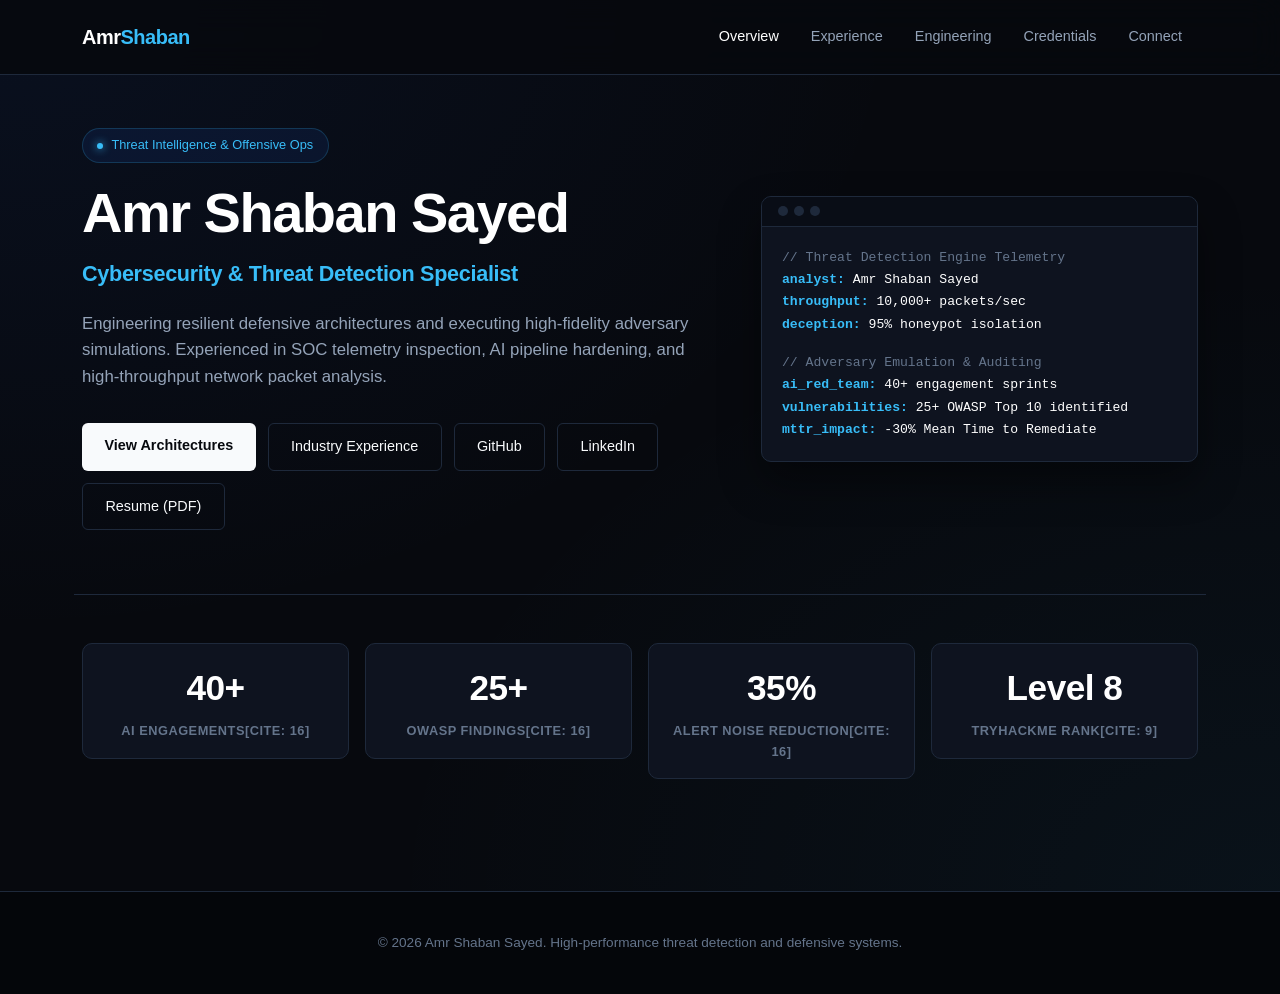
==== commit 03a95300: "Refine HTML structure and content for clarity Updated the title and improved comments for clarity. M" ====
--- a/index.html
+++ b/index.html
@@ -3,107 +3,120 @@
 <head>
     <meta charset="UTF-8">
     <meta name="viewport" content="width=device-width, initial-scale=1.0">
-    <title>Amr Shaban | Cybersecurity & Threat Detection</title>
+    <title>Amr Shaban | Cybersecurity & Threat Detection Specialist</title>
 
-    <!-- Preconnect for CDNs -->
+    <!-- Preconnect for performance -->
     <link rel="preconnect" href="https://cdn.jsdelivr.net" crossorigin>
-    <link rel="preconnect" href="https://cdnjs.cloudflare.com" crossorigin>
 
-    <!-- Non-blocking Bootstrap CSS -->
+    <!-- Non-blocking Bootstrap Grid -->
     <link rel="preload" href="https://cdn.jsdelivr.net/npm/bootstrap@5.3.0/dist/css/bootstrap.min.css" as="style" onload="this.onload=null;this.rel='stylesheet'">
     <noscript><link rel="stylesheet" href="https://cdn.jsdelivr.net/npm/bootstrap@5.3.0/dist/css/bootstrap.min.css"></noscript>
 
-    <!-- Main Stylesheet -->
-    <link rel="stylesheet" href="css/style.css">
+    <!-- Custom Executive Design (with cache-bust versioning) -->
+    <link rel="stylesheet" href="css/style.css?v=3">
 </head>
 <body>
 
-    <!-- Navigation -->
+    <!-- Executive Navigation -->
     <nav class="navbar navbar-expand-lg fixed-top">
         <div class="container">
             <a class="navbar-brand" href="index.html">Amr<span>Shaban</span></a>
-            <button class="navbar-toggler" type="button" data-bs-toggle="collapse" data-bs-target="#navbarNav" aria-label="Toggle navigation">
+            <button class="navbar-toggler" type="button" data-bs-toggle="collapse" data-bs-target="#navContent" aria-label="Toggle navigation">
                 <span class="navbar-toggler-icon" style="filter: invert(1);"></span>
             </button>
-            <div class="collapse navbar-collapse" id="navbarNav">
+            <div class="collapse navbar-collapse" id="navContent">
                 <ul class="navbar-nav ms-auto">
-                    <li class="nav-item"><a class="nav-link active" href="index.html">Home</a></li>
-                    <li class="nav-item"><a class="nav-link" href="about.html">About</a></li>
-                    <li class="nav-item"><a class="nav-link" href="projects.html">Projects</a></li>
-                    <li class="nav-item"><a class="nav-link" href="certifications.html">Certifications</a></li>
-                    <li class="nav-item"><a class="nav-link" href="contact.html">Contact</a></li>
+                    <li class="nav-item"><a class="nav-link active" href="index.html">Overview</a></li>
+                    <li class="nav-item"><a class="nav-link" href="about.html">Experience</a></li>
+                    <li class="nav-item"><a class="nav-link" href="projects.html">Engineering</a></li>
+                    <li class="nav-item"><a class="nav-link" href="certifications.html">Credentials</a></li>
+                    <li class="nav-item"><a class="nav-link" href="contact.html">Connect</a></li>
                 </ul>
             </div>
         </div>
     </nav>
 
-    <!-- Hero Section -->
+    <!-- Operations View / Hero -->
     <section class="hero">
         <div class="container">
-            <div class="row align-items-center">
-                <div class="col-lg-8">
-                    <div class="badge-status mb-3">
-                        <span class="status-dot"></span> Available for Offensive & Defensive Roles
+            <div class="row align-items-center g-5">
+                <div class="col-lg-7">
+                    <div class="status-pill">
+                        <span class="status-dot"></span> Threat Intelligence & Offensive Ops
                     </div>
                     <h1>Amr Shaban Sayed</h1>
-                    <p class="subtitle">Cybersecurity & Threat Detection Specialist</p>
-                    <p class="description">
-                        Specialized in SOC operations, ML-backed intrusion architectures, and adversary emulation. Proven track record in conducting Red Teaming engagements, auditing AI pipelines, and engineering threat containment systems.
+                    <div class="role-title">Cybersecurity & Threat Detection Specialist</div>
+                    <p class="bio">
+                        Engineering resilient defensive architectures and executing high-fidelity adversary simulations. Experienced in SOC telemetry inspection, AI pipeline hardening, and high-throughput network packet analysis.
                     </p>
-                    
-                    <div class="btn-group-custom mt-4">
-                        <a href="projects.html" class="btn-primary-custom">Featured Projects</a>
-                        <a href="about.html" class="btn-outline-custom">Experience & Skills</a>
-                        <a href="https://github.com/milesmaro2006-dev" target="_blank" rel="noopener noreferrer" class="btn-outline-custom">GitHub</a>
-                        <a href="https://www.linkedin.com/in/amr-shaban-2465153a6" target="_blank" rel="noopener noreferrer" class="btn-outline-custom">LinkedIn</a>
-                        <a href="assets/files/Amr-Shaban-CV.pdf" class="btn-outline-custom" download>Download CV</a>
+
+                    <div class="action-group">
+                        <a href="projects.html" class="btn-solid">View Architectures</a>
+                        <a href="about.html" class="btn-outline">Industry Experience</a>
+                        <a href="https://github.com/milesmaro2006-dev" target="_blank" rel="noopener noreferrer" class="btn-outline">GitHub</a>
+                        <a href="https://www.linkedin.com/in/amr-shaban-2465153a6" target="_blank" rel="noopener noreferrer" class="btn-outline">LinkedIn</a>
+                        <a href="assets/files/Amr-Shaban-CV.pdf" class="btn-outline" download>Resume (PDF)</a>
                     </div>
                 </div>
 
-                <div class="col-lg-4 text-center d-none d-lg-block">
-                    <div class="terminal text-start">
-                        <div><span class="t-dim"># profile.identity</span></div>
-                        <div><span class="t-user">name:</span> <span class="t-val">Amr Shaban Sayed</span></div>
-                        <div><span class="t-user">role:</span> <span class="t-val">Threat Detection & Pentesting</span></div>
-                        <div><span class="t-user">focus:</span> <span class="t-val">SOC Ops • Adversary Emulation</span></div>
-                        <div class="mt-3"><span class="t-dim"># core.metrics</span></div>
-                        <div><span class="t-user">traffic_proc:</span> <span class="t-val">10k+ pkts/sec</span></div>
-                        <div><span class="t-user">ai_audits:</span> <span class="t-val">40+ Red Team Sprints</span></div>
-                        <div><span class="t-user">platform:</span> <span class="t-val">TryHackMe Level 8</span></div>
+                <div class="col-lg-5 d-none d-lg-block">
+                    <div class="terminal-box">
+                        <div class="terminal-header">
+                            <span class="terminal-dot"></span>
+                            <span class="terminal-dot"></span>
+                            <span class="terminal-dot"></span>
+                        </div>
+                        <div class="terminal-body">
+                            <div class="t-comment">// Threat Detection Engine Telemetry</div>
+                            <div><span class="t-key">analyst:</span> <span class="t-val">Amr Shaban Sayed</span></div>
+                            <div><span class="t-key">throughput:</span> <span class="t-val">10,000+ packets/sec</span></div>
+                            <div><span class="t-key">deception:</span> <span class="t-val">95% honeypot isolation</span></div>
+                            <div class="mt-3"><span class="t-comment">// Adversary Emulation & Auditing</span></div>
+                            <div><span class="t-key">ai_red_team:</span> <span class="t-val">40+ engagement sprints</span></div>
+                            <div><span class="t-key">vulnerabilities:</span> <span class="t-val">25+ OWASP Top 10 identified</span></div>
+                            <div><span class="t-key">mttr_impact:</span> <span class="t-val">-30% Mean Time to Remediate</span></div>
+                        </div>
                     </div>
                 </div>
             </div>
 
-            <!-- Stats Bar -->
-            <div class="row stats-row">
-                <div class="col-md-3 col-6 text-center stat-item">
-                    <span class="stat-number">40+</span>
-                    <span class="stat-label">AI Engagements</span>
+            <!-- Quantitative Telemetry Strip -->
+            <div class="row metrics-strip g-3">
+                <div class="col-md-3 col-6">
+                    <div class="metric-card">
+                        <div class="metric-value">40+</div>
+                        <div class="metric-label">AI Engagements[cite: 16]</div>
+                    </div>
                 </div>
-                <div class="col-md-3 col-6 text-center stat-item">
-                    <span class="stat-number">25+</span>
-                    <span class="stat-label">OWASP Findings</span>
+                <div class="col-md-3 col-6">
+                    <div class="metric-card">
+                        <div class="metric-value">25+</div>
+                        <div class="metric-label">OWASP Findings[cite: 16]</div>
+                    </div>
                 </div>
-                <div class="col-md-3 col-6 text-center stat-item">
-                    <span class="stat-number">35%</span>
-                    <span class="stat-label">False Positive Reduction</span>
+                <div class="col-md-3 col-6">
+                    <div class="metric-card">
+                        <div class="metric-value">35%</div>
+                        <div class="metric-label">Alert Noise Reduction[cite: 16]</div>
+                    </div>
                 </div>
-                <div class="col-md-3 col-6 text-center stat-item">
-                    <span class="stat-number">Level 8</span>
-                    <span class="stat-label">TryHackMe</span>
+                <div class="col-md-3 col-6">
+                    <div class="metric-card">
+                        <div class="metric-value">Level 8</div>
+                        <div class="metric-label">TryHackMe Rank[cite: 9]</div>
+                    </div>
                 </div>
             </div>
         </div>
     </section>
 
-    <!-- Footer -->
+    <!-- Clean Executive Footer -->
     <footer class="footer text-center">
         <div class="container">
-            <p class="mb-0">&copy; 2026 Amr Shaban Sayed. Precision-built for Security Operations & Penetration Testing.</p>
+            <p class="mb-0">&copy; 2026 Amr Shaban Sayed. High-performance threat detection and defensive systems.</p>
         </div>
     </footer>
 
-    <!-- Scripts with defer to fix PageSpeed Insights -->
     <script src="https://cdn.jsdelivr.net/npm/bootstrap@5.3.0/dist/js/bootstrap.bundle.min.js" defer></script>
     <script src="js/main.js" defer></script>
 </body>
--- a/css/style.css
+++ b/css/style.css
@@ -1,16 +1,16 @@
 :root {
-    --bg-main: #06090e;
-    --bg-card: #0c1322;
-    --bg-card-hover: #111a2f;
-    --border-color: #1e293b;
-    --border-hover: #38bdf8;
-    --text-main: #f1f5f9;
-    --text-muted: #94a3b8;
-    --text-dim: #64748b;
-    --accent: #38bdf8;
-    --accent-glow: rgba(56, 189, 248, 0.15);
-    --navy-highlight: #1e3a8a;
-    --radius: 8px;
+    --bg-base: #07090e;
+    --bg-surface: #0e131f;
+    --bg-surface-elevated: #141b2d;
+    --border-subtle: #1e293b;
+    --border-active: #3b82f6;
+    --text-primary: #f8fafc;
+    --text-secondary: #94a3b8;
+    --text-muted: #64748b;
+    --cyan-accent: #38bdf8;
+    --blue-accent: #2563eb;
+    --radius-md: 10px;
+    --radius-sm: 6px;
 }
 
 * {
@@ -20,53 +20,47 @@
 }
 
 body {
-    font-family: -apple-system, BlinkMacSystemFont, "Segoe UI", Roboto, "Helvetica Neue", Arial, sans-serif;
-    background-color: var(--bg-main);
-    color: var(--text-main);
+    font-family: -apple-system, BlinkMacSystemFont, "Segoe UI", Roboto, "Inter", sans-serif;
+    background-color: var(--bg-base);
+    color: var(--text-primary);
     line-height: 1.6;
-    font-display: swap;
     overflow-x: hidden;
+    background-image: 
+        radial-gradient(at 0% 0%, rgba(37, 99, 235, 0.08) 0px, transparent 50%),
+        radial-gradient(at 100% 100%, rgba(56, 189, 248, 0.05) 0px, transparent 50%);
+    background-attachment: fixed;
 }
 
 /* Scrollbar */
-::-webkit-scrollbar {
-    width: 6px;
-}
-::-webkit-scrollbar-track {
-    background: var(--bg-main);
-}
-::-webkit-scrollbar-thumb {
-    background: #1e293b;
-    border-radius: 3px;
-}
-::-webkit-scrollbar-thumb:hover {
-    background: var(--accent);
-}
-
-/* Navbar */
+::-webkit-scrollbar { width: 5px; }
+::-webkit-scrollbar-track { background: var(--bg-base); }
+::-webkit-scrollbar-thumb { background: #1e293b; border-radius: 4px; }
+::-webkit-scrollbar-thumb:hover { background: var(--blue-accent); }
+
+/* Navigation */
 .navbar {
-    background-color: rgba(6, 9, 14, 0.85) !important;
-    border-bottom: 1px solid var(--border-color);
-    padding: 0.9rem 0;
-    backdrop-filter: blur(12px);
+    background: rgba(7, 9, 14, 0.85) !important;
+    backdrop-filter: blur(16px);
+    border-bottom: 1px solid var(--border-subtle);
+    padding: 1rem 0;
 }
 
 .navbar-brand {
+    font-size: 1.25rem;
+    font-weight: 700;
     color: #ffffff !important;
-    font-weight: 700;
-    font-size: 1.25rem;
     letter-spacing: -0.5px;
 }
 
 .navbar-brand span {
-    color: var(--accent);
+    color: var(--cyan-accent);
 }
 
 .nav-link {
-    color: var(--text-muted) !important;
+    color: var(--text-secondary) !important;
     font-size: 0.9rem;
     font-weight: 500;
-    padding: 0.5rem 0.9rem !important;
+    padding: 0.5rem 1rem !important;
     transition: color 0.2s ease;
 }
 
@@ -79,192 +73,177 @@
     min-height: 85vh;
     display: flex;
     align-items: center;
-    padding: 7rem 0 4rem;
-    background: radial-gradient(circle at top right, #0f1c3f 0%, transparent 60%);
-}
-
-.badge-status {
+    padding: 8rem 0 5rem;
+}
+
+.status-pill {
     display: inline-flex;
     align-items: center;
     gap: 8px;
-    background: rgba(56, 189, 248, 0.08);
-    color: var(--accent);
-    border: 1px solid rgba(56, 189, 248, 0.25);
-    padding: 0.35rem 0.9rem;
+    background: rgba(37, 99, 235, 0.1);
+    border: 1px solid rgba(56, 189, 248, 0.2);
+    padding: 0.4rem 0.9rem;
+    border-radius: 50px;
     font-size: 0.8rem;
+    color: var(--cyan-accent);
+    font-weight: 500;
+}
+
+.status-dot {
+    width: 6px;
+    height: 6px;
+    background: var(--cyan-accent);
+    border-radius: 50%;
+    box-shadow: 0 0 8px var(--cyan-accent);
+}
+
+.hero h1 {
+    font-size: 3.5rem;
+    font-weight: 800;
+    letter-spacing: -1.5px;
+    line-height: 1.1;
+    margin: 1.2rem 0 0.8rem;
+    color: #ffffff;
+}
+
+.hero .role-title {
+    font-size: 1.35rem;
+    color: var(--cyan-accent);
     font-weight: 600;
-    border-radius: 20px;
-}
-
-.badge-status .status-dot {
-    width: 7px;
-    height: 7px;
-    background: var(--accent);
+    letter-spacing: -0.3px;
+}
+
+.hero .bio {
+    font-size: 1.05rem;
+    color: var(--text-secondary);
+    max-width: 620px;
+    margin: 1.2rem 0 2rem;
+}
+
+/* Terminal Console Box */
+.terminal-box {
+    background: var(--bg-surface);
+    border: 1px solid var(--border-subtle);
+    border-radius: var(--radius-md);
+    overflow: hidden;
+    box-shadow: 0 20px 40px rgba(0, 0, 0, 0.4);
+}
+
+.terminal-header {
+    background: #090d16;
+    padding: 0.6rem 1rem;
+    border-bottom: 1px solid var(--border-subtle);
+    display: flex;
+    gap: 6px;
+    align-items: center;
+}
+
+.terminal-dot {
+    width: 10px;
+    height: 10px;
     border-radius: 50%;
-    box-shadow: 0 0 8px var(--accent);
-}
-
-.hero h1 {
-    font-size: 3.2rem;
-    font-weight: 800;
-    letter-spacing: -1px;
-    line-height: 1.15;
-    margin-top: 1rem;
-    color: #ffffff;
-}
-
-.hero .subtitle {
-    font-size: 1.25rem;
-    color: var(--accent);
-    font-weight: 600;
-    margin-top: 0.6rem;
-}
-
-.hero .description {
-    font-size: 1.05rem;
-    color: var(--text-muted);
-    max-width: 650px;
-    margin: 1.2rem 0 1.8rem;
-}
+    background: #1e293b;
+}
+
+.terminal-body {
+    padding: 1.25rem;
+    font-family: ui-monospace, SFMono-Regular, Menlo, Monaco, Consolas, monospace;
+    font-size: 0.82rem;
+    line-height: 1.7;
+    color: var(--text-secondary);
+}
+
+.t-key { color: var(--cyan-accent); font-weight: 600; }
+.t-val { color: #ffffff; }
+.t-comment { color: var(--text-muted); }
 
 /* Buttons */
-.btn-group-custom {
+.action-group {
     display: flex;
     flex-wrap: wrap;
     gap: 0.75rem;
 }
 
-.btn-primary-custom {
-    background: var(--accent);
-    color: #030712;
+.btn-solid {
+    background: var(--text-primary);
+    color: var(--bg-base);
     font-weight: 600;
     font-size: 0.9rem;
-    padding: 0.65rem 1.3rem;
-    border-radius: var(--radius);
-    border: none;
+    padding: 0.7rem 1.4rem;
+    border-radius: var(--radius-sm);
+    text-decoration: none;
     transition: all 0.2s ease;
-    text-decoration: none;
-}
-
-.btn-primary-custom:hover {
-    background: #7dd3fc;
-    box-shadow: 0 4px 15px var(--accent-glow);
-    color: #030712;
-}
-
-.btn-outline-custom {
+    display: inline-block;
+}
+
+.btn-solid:hover {
+    background: #ffffff;
+    box-shadow: 0 4px 20px rgba(255, 255, 255, 0.15);
+    color: #000000;
+    transform: translateY(-1px);
+}
+
+.btn-outline {
     background: transparent;
-    color: var(--text-main);
+    color: var(--text-primary);
     font-weight: 500;
     font-size: 0.9rem;
-    padding: 0.65rem 1.3rem;
-    border-radius: var(--radius);
-    border: 1px solid var(--border-color);
+    padding: 0.7rem 1.4rem;
+    border-radius: var(--radius-sm);
+    border: 1px solid var(--border-subtle);
+    text-decoration: none;
     transition: all 0.2s ease;
-    text-decoration: none;
-}
-
-.btn-outline-custom:hover {
-    border-color: var(--text-muted);
-    background: rgba(255, 255, 255, 0.03);
+    display: inline-block;
+}
+
+.btn-outline:hover {
+    background: rgba(255, 255, 255, 0.04);
+    border-color: var(--text-secondary);
     color: #ffffff;
-}
-
-/* Terminal & Code Blocks */
-.terminal {
-    background: #080d1a;
-    border: 1px solid var(--border-color);
-    border-radius: var(--radius);
-    padding: 1.25rem;
-    font-family: ui-monospace, SFMono-Regular, Menlo, Monaco, Consolas, monospace;
-    font-size: 0.85rem;
-    line-height: 1.7;
-    color: var(--text-muted);
-}
-
-.terminal .t-user { color: var(--accent); }
-.terminal .t-val { color: #f8fafc; font-weight: 500; }
-.terminal .t-dim { color: var(--text-dim); }
-
-/* Stats Bar */
-.stats-row {
-    margin-top: 3.5rem;
-    padding-top: 2rem;
-    border-top: 1px solid var(--border-color);
-}
-
-.stat-item .stat-number {
+    transform: translateY(-1px);
+}
+
+/* Metrics Dashboard Strip */
+.metrics-strip {
+    margin-top: 4rem;
+    padding: 2rem 0;
+    border-top: 1px solid var(--border-subtle);
+}
+
+.metric-card {
+    padding: 1rem;
+    background: var(--bg-surface);
+    border: 1px solid var(--border-subtle);
+    border-radius: var(--radius-md);
+    text-align: center;
+    transition: border-color 0.2s ease;
+}
+
+.metric-card:hover {
+    border-color: var(--border-active);
+}
+
+.metric-value {
     font-size: 2.2rem;
     font-weight: 800;
     color: #ffffff;
     letter-spacing: -0.5px;
 }
 
-.stat-item .stat-label {
-    font-size: 0.82rem;
-    color: var(--text-dim);
+.metric-label {
+    font-size: 0.8rem;
+    color: var(--text-muted);
     text-transform: uppercase;
     font-weight: 600;
     letter-spacing: 0.5px;
-}
-
-/* Cards & Grid */
-.card-custom, .project-card, .cert-card {
-    background: var(--bg-card);
-    border: 1px solid var(--border-color);
-    border-radius: var(--radius);
-    padding: 1.5rem;
-    height: 100%;
-    transition: border-color 0.2s, transform 0.2s;
-}
-
-.card-custom:hover, .project-card:hover, .cert-card:hover {
-    border-color: var(--border-hover);
-    transform: translateY(-3px);
-}
-
-.tech-tag {
-    display: inline-block;
-    background: rgba(30, 41, 59, 0.6);
-    color: var(--text-muted);
-    border: 1px solid rgba(255, 255, 255, 0.06);
-    font-size: 0.75rem;
-    padding: 0.2rem 0.65rem;
-    border-radius: 4px;
-    margin: 0.2rem 0.15rem;
-}
-
-/* Section Title */
-.section-title {
-    font-size: 2.2rem;
-    font-weight: 800;
-    letter-spacing: -0.5px;
-    margin-bottom: 0.4rem;
-}
-
-.section-subtitle {
-    color: var(--text-muted);
-    font-size: 1rem;
-    margin-bottom: 2rem;
-}
-
-/* Experience Timeline Cards */
-.exp-card {
-    background: var(--bg-card);
-    border-left: 3px solid var(--accent);
-    border-radius: 0 var(--radius) var(--radius) 0;
-    padding: 1.5rem;
-    margin-bottom: 1.5rem;
-    border-top: 1px solid var(--border-color);
-    border-right: 1px solid var(--border-color);
-    border-bottom: 1px solid var(--border-color);
+    margin-top: 0.3rem;
 }
 
 /* Footer */
 .footer {
-    border-top: 1px solid var(--border-color);
     padding: 2.5rem 0;
+    border-top: 1px solid var(--border-subtle);
+    color: var(--text-muted);
+    font-size: 0.85rem;
     background: #04060a;
-    color: var(--text-dim);
-    font-size: 0.85rem;
-}
+}
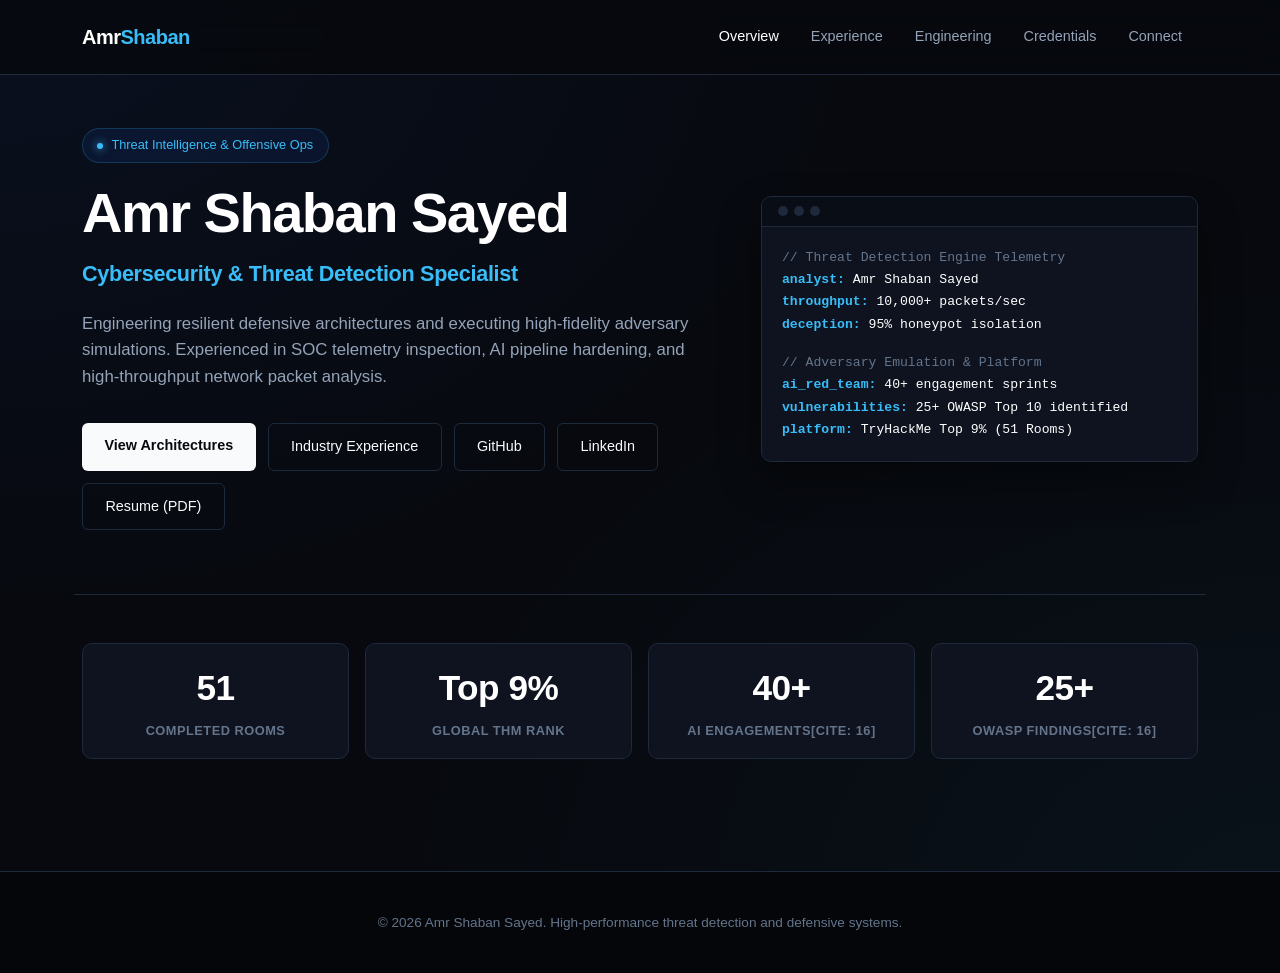
==== commit e0f52ed2: "Update comments and metric labels in index.html" ====
--- a/index.html
+++ b/index.html
@@ -5,14 +5,14 @@
     <meta name="viewport" content="width=device-width, initial-scale=1.0">
     <title>Amr Shaban | Cybersecurity & Threat Detection Specialist</title>
 
-    <!-- Preconnect for performance -->
+    <!-- Preconnect for Performance -->
     <link rel="preconnect" href="https://cdn.jsdelivr.net" crossorigin>
 
     <!-- Non-blocking Bootstrap Grid -->
     <link rel="preload" href="https://cdn.jsdelivr.net/npm/bootstrap@5.3.0/dist/css/bootstrap.min.css" as="style" onload="this.onload=null;this.rel='stylesheet'">
     <noscript><link rel="stylesheet" href="https://cdn.jsdelivr.net/npm/bootstrap@5.3.0/dist/css/bootstrap.min.css"></noscript>
 
-    <!-- Custom Executive Design (with cache-bust versioning) -->
+    <!-- Custom Executive Design (Cache-busting version 3) -->
     <link rel="stylesheet" href="css/style.css?v=3">
 </head>
 <body>
@@ -71,10 +71,10 @@
                             <div><span class="t-key">analyst:</span> <span class="t-val">Amr Shaban Sayed</span></div>
                             <div><span class="t-key">throughput:</span> <span class="t-val">10,000+ packets/sec</span></div>
                             <div><span class="t-key">deception:</span> <span class="t-val">95% honeypot isolation</span></div>
-                            <div class="mt-3"><span class="t-comment">// Adversary Emulation & Auditing</span></div>
+                            <div class="mt-3"><span class="t-comment">// Adversary Emulation & Platform</span></div>
                             <div><span class="t-key">ai_red_team:</span> <span class="t-val">40+ engagement sprints</span></div>
                             <div><span class="t-key">vulnerabilities:</span> <span class="t-val">25+ OWASP Top 10 identified</span></div>
-                            <div><span class="t-key">mttr_impact:</span> <span class="t-val">-30% Mean Time to Remediate</span></div>
+                            <div><span class="t-key">platform:</span> <span class="t-val">TryHackMe Top 9% (51 Rooms)</span></div>
                         </div>
                     </div>
                 </div>
@@ -82,6 +82,18 @@
 
             <!-- Quantitative Telemetry Strip -->
             <div class="row metrics-strip g-3">
+                <div class="col-md-3 col-6">
+                    <div class="metric-card">
+                        <div class="metric-value">51</div>
+                        <div class="metric-label">Completed Rooms</div>
+                    </div>
+                </div>
+                <div class="col-md-3 col-6">
+                    <div class="metric-card">
+                        <div class="metric-value">Top 9%</div>
+                        <div class="metric-label">Global THM Rank</div>
+                    </div>
+                </div>
                 <div class="col-md-3 col-6">
                     <div class="metric-card">
                         <div class="metric-value">40+</div>
@@ -92,18 +104,6 @@
                     <div class="metric-card">
                         <div class="metric-value">25+</div>
                         <div class="metric-label">OWASP Findings[cite: 16]</div>
-                    </div>
-                </div>
-                <div class="col-md-3 col-6">
-                    <div class="metric-card">
-                        <div class="metric-value">35%</div>
-                        <div class="metric-label">Alert Noise Reduction[cite: 16]</div>
-                    </div>
-                </div>
-                <div class="col-md-3 col-6">
-                    <div class="metric-card">
-                        <div class="metric-value">Level 8</div>
-                        <div class="metric-label">TryHackMe Rank[cite: 9]</div>
                     </div>
                 </div>
             </div>
@@ -117,6 +117,7 @@
         </div>
     </footer>
 
+    <!-- Defer Scripts for Performance -->
     <script src="https://cdn.jsdelivr.net/npm/bootstrap@5.3.0/dist/js/bootstrap.bundle.min.js" defer></script>
     <script src="js/main.js" defer></script>
 </body>
